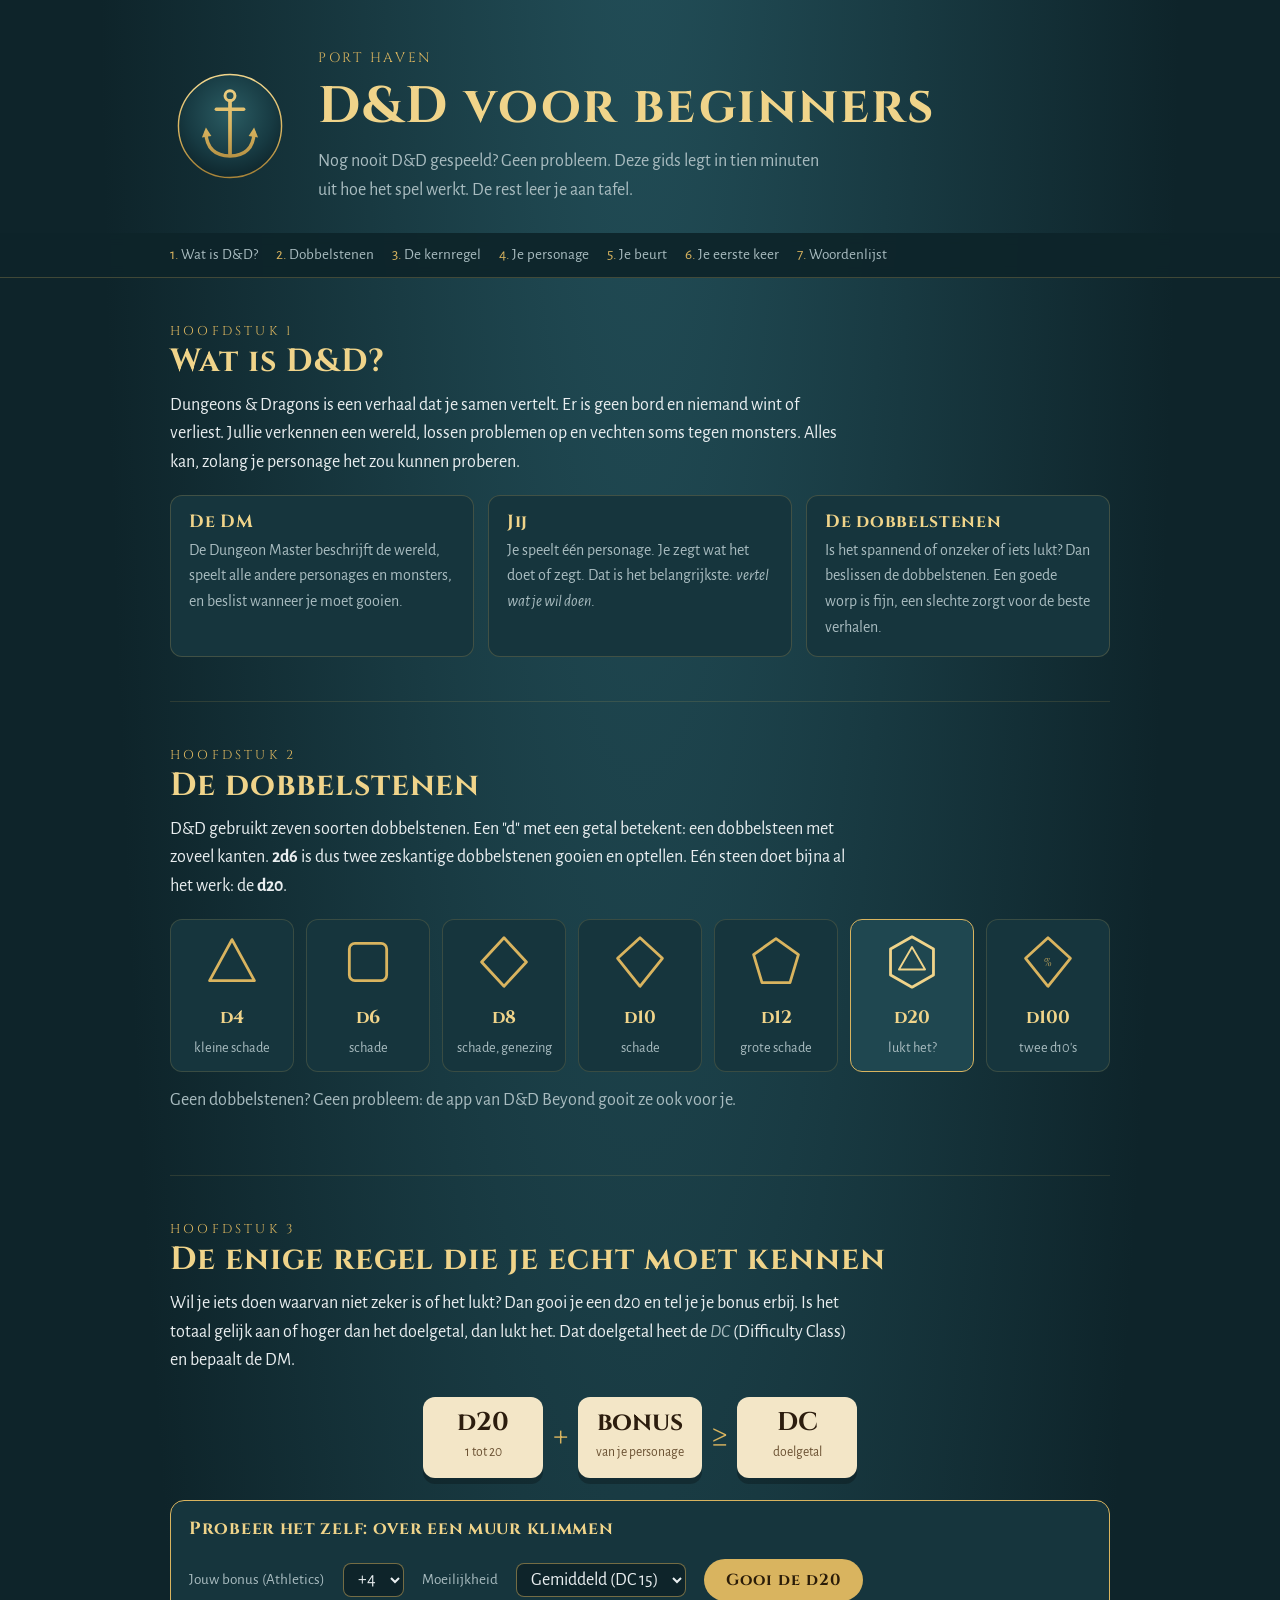
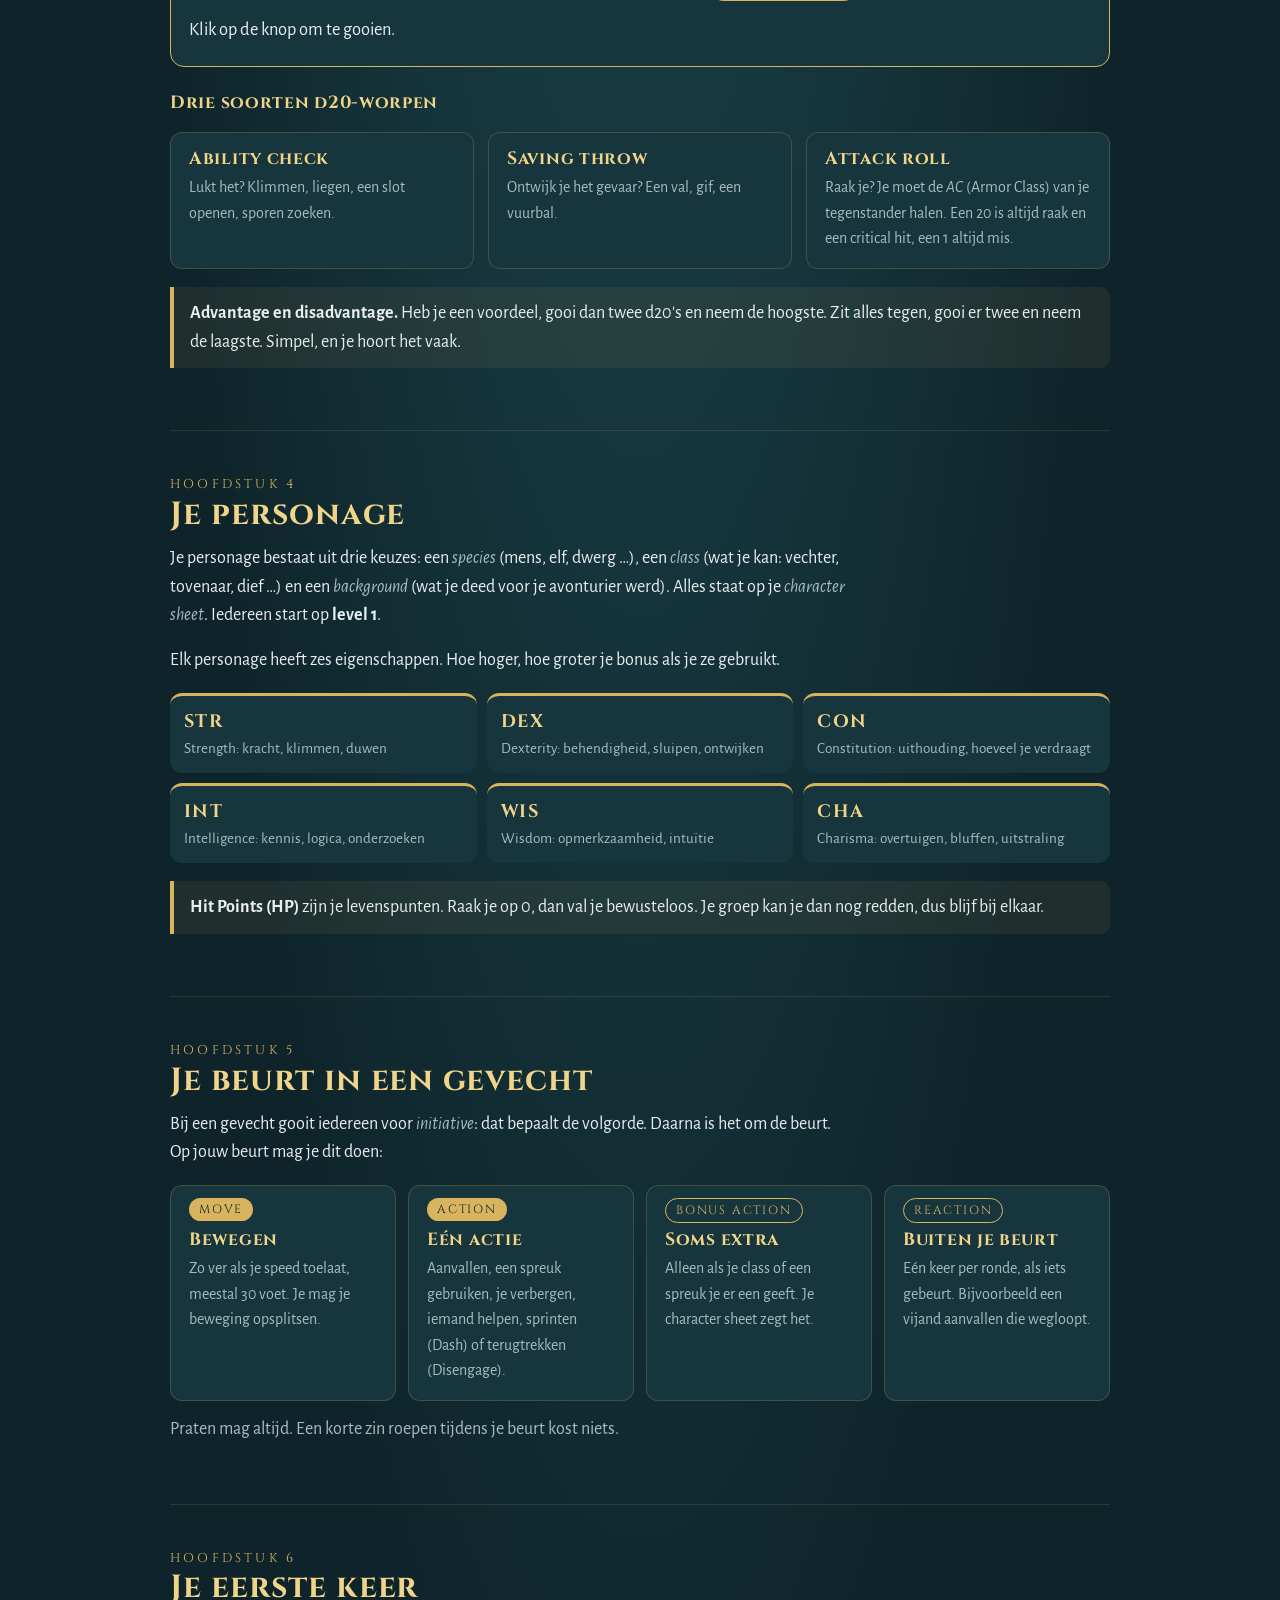
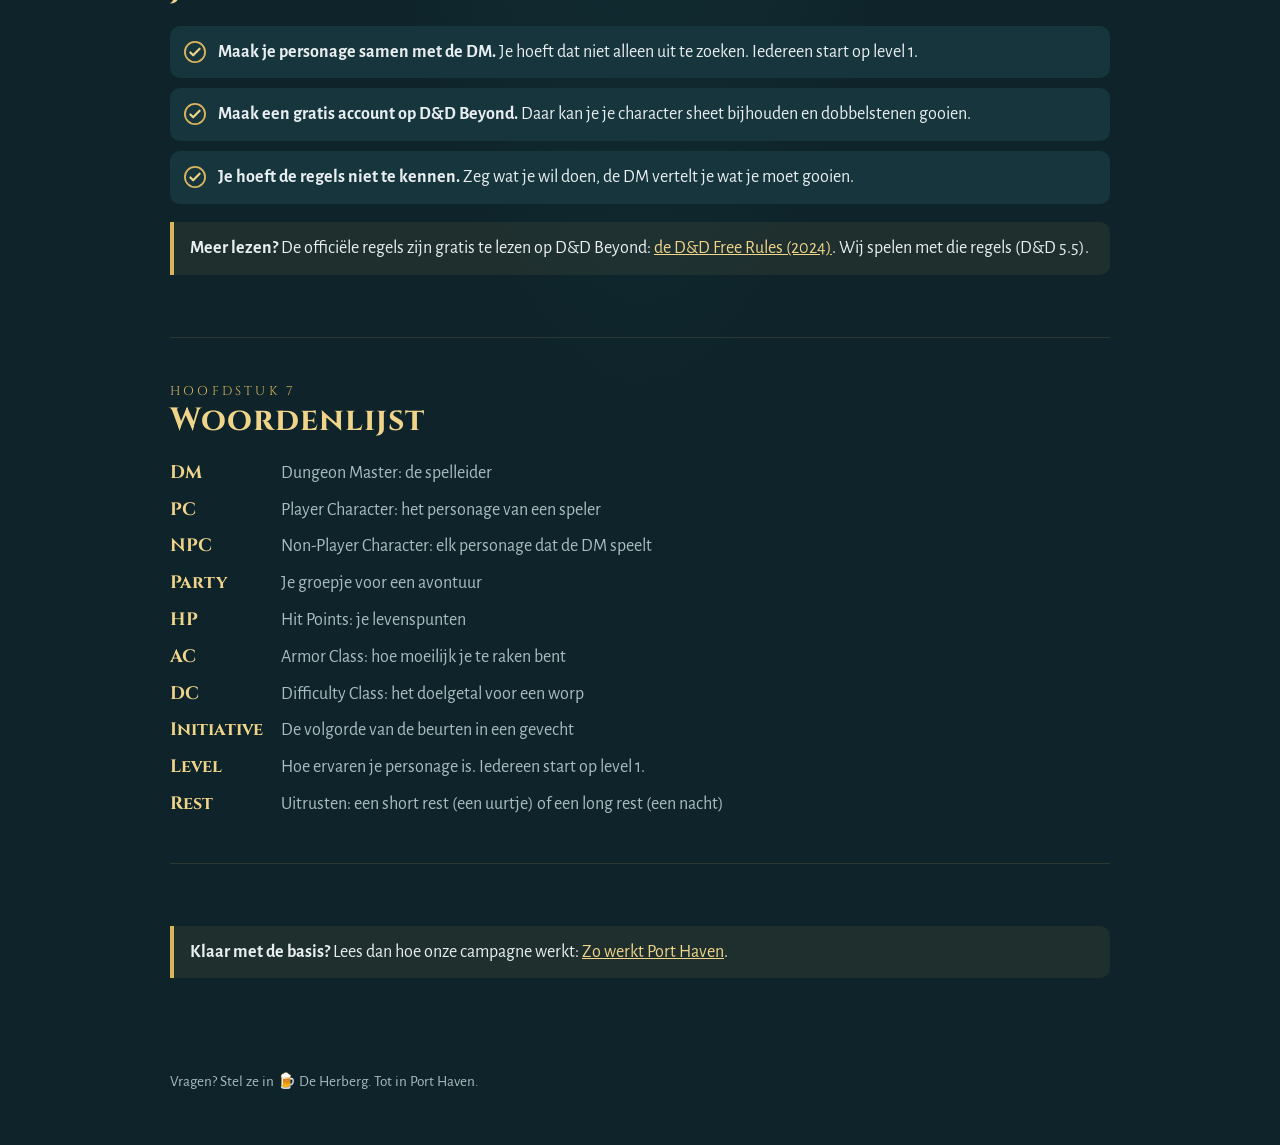
==== beginners.html @ 1169788d "feat: add initial landing page and beginners guide" ====
<!DOCTYPE html>
<html lang="nl">
<head>
<meta charset="utf-8">
<link rel="icon" href="favicon.png">
<meta name="viewport" content="width=device-width, initial-scale=1">
<title>D&D voor beginners</title>
<link rel="preconnect" href="https://fonts.googleapis.com">
<link rel="preconnect" href="https://fonts.gstatic.com" crossorigin>
<link href="https://fonts.googleapis.com/css2?family=Cinzel:wght@600;700&family=Alegreya+Sans:ital,wght@0,400;0,500;0,700;1,400&display=swap" rel="stylesheet">
<style>
:root {
  /* Eén wereld: diepzee-nacht met goud en perkament, zoals de community-logo's.
     Layout: smalle leeskolom, secties als hoofdstukken, schema's breken eruit. */
  --sea: #0e242a;
  --sea-2: #16353d;
  --sea-3: #1f4750;
  --gold: #d9b45f;
  --gold-soft: #f0d48a;
  --parchment: #f3e6c7;
  --ink: #e9eef0;
  --ink-dim: #a9bcc0;
  --ok: #7fc59a;
  --bad: #e07a6a;
  --display: "Cinzel", "Trajan Pro", Georgia, serif;
  --body: "Alegreya Sans", "Segoe UI", system-ui, sans-serif;
  color-scheme: dark;
}
* { box-sizing: border-box; }
html { scroll-behavior: smooth; }
@media (prefers-reduced-motion: reduce) { html { scroll-behavior: auto; } * { animation: none !important; transition: none !important; } }
body {
  margin: 0;
  background: var(--sea);
  background-image: radial-gradient(ellipse at 50% -10%, #23505a 0%, transparent 60%);
  color: var(--ink);
  font-family: var(--body);
  font-size: 1.125rem;
  line-height: 1.6;
}
a { color: var(--gold-soft); }
a:focus-visible, button:focus-visible { outline: 3px solid var(--gold-soft); outline-offset: 3px; border-radius: 6px; }
.wrap { max-width: 980px; margin: 0 auto; padding: 0 20px; }
.read { max-width: 68ch; }
h1, h2, h3 { font-family: var(--display); color: var(--gold-soft); text-wrap: balance; line-height: 1.2; font-weight: 700; }
h1 { font-size: clamp(2rem, 5vw, 3.2rem); margin: 0; letter-spacing: 0.04em; }
h2 { font-size: clamp(1.5rem, 3.4vw, 2rem); margin: 0 0 0.6rem; letter-spacing: 0.03em; }
h3 { font-size: 1.1rem; margin: 0 0 0.3rem; letter-spacing: 0.04em; }
p { margin: 0 0 1rem; }
.dim { color: var(--ink-dim); }
.en { font-style: italic; color: var(--ink-dim); }

/* hero */
header { padding: 48px 0 28px; }
.hero { display: flex; gap: 28px; align-items: center; flex-wrap: wrap; }
.hero svg { width: 120px; height: 120px; flex: none; }
.hero .kicker { font-family: var(--display); color: var(--gold); letter-spacing: 0.2em; font-size: 0.85rem; text-transform: uppercase; margin-bottom: 6px; }
.hero p { margin: 10px 0 0; max-width: 52ch; color: var(--ink-dim); }

nav { position: sticky; top: 0; z-index: 5; background: rgba(14,36,42,0.92); backdrop-filter: blur(6px); border-bottom: 1px solid rgba(217,180,95,0.25); }
nav ol { list-style: none; margin: 0 auto; padding: 10px 20px; max-width: 980px; display: flex; gap: 6px 18px; flex-wrap: wrap; font-size: 0.95rem; counter-reset: n; }
nav li { counter-increment: n; }
nav a { text-decoration: none; color: var(--ink-dim); }
nav a::before { content: counter(n) ". "; color: var(--gold); }
nav a:hover { color: var(--gold-soft); }

section { padding: 44px 0; border-bottom: 1px solid rgba(217,180,95,0.14); }
section:last-of-type { border-bottom: 0; }
.chapter { font-family: var(--display); color: var(--gold); font-size: 0.8rem; letter-spacing: 0.25em; text-transform: uppercase; }

.grid { display: grid; gap: 14px; grid-template-columns: repeat(auto-fit, minmax(220px, 1fr)); margin-top: 18px; }
.card { background: var(--sea-2); border: 1px solid rgba(217,180,95,0.22); border-radius: 12px; padding: 16px 18px; }
.card p { margin: 0; color: var(--ink-dim); font-size: 1rem; }

/* dice */
.dice { display: grid; grid-template-columns: repeat(auto-fit, minmax(100px, 1fr)); gap: 12px; margin-top: 18px; }
.die { text-align: center; background: var(--sea-2); border-radius: 12px; padding: 14px 8px 10px; border: 1px solid rgba(217,180,95,0.18); }
.die svg { width: 56px; height: 56px; }
.die b { display: block; font-family: var(--display); color: var(--gold-soft); margin-top: 4px; }
.die span { font-size: 0.9rem; color: var(--ink-dim); }
.die.main { border-color: var(--gold); background: var(--sea-3); }

/* kernregel */
.formula { display: flex; align-items: center; justify-content: center; flex-wrap: wrap; gap: 10px; margin: 22px 0; }
.tile { background: var(--parchment); color: #2c1d0e; border-radius: 12px; padding: 12px 18px; text-align: center; min-width: 120px; box-shadow: 0 6px 0 rgba(0,0,0,0.25); }
.tile b { display: block; font-family: var(--display); font-size: 1.6rem; line-height: 1.1; font-variant-numeric: tabular-nums; }
.tile small { font-size: 0.85rem; color: #6b5233; }
.op { font-family: var(--display); font-size: 2rem; color: var(--gold); }
.roller { background: var(--sea-2); border: 1px solid var(--gold); border-radius: 14px; padding: 18px; display: grid; gap: 14px; }
.roller-row { display: flex; flex-wrap: wrap; gap: 10px 18px; align-items: center; }
.roller label { font-size: 0.95rem; color: var(--ink-dim); }
.roller select { font: inherit; background: var(--sea); color: var(--ink); border: 1px solid rgba(217,180,95,0.5); border-radius: 8px; padding: 6px 10px; }
button.roll { font-family: var(--display); font-weight: 700; font-size: 1rem; letter-spacing: 0.06em; background: var(--gold); color: #2b1c08; border: 0; border-radius: 999px; padding: 10px 22px; cursor: pointer; }
button.roll:hover { background: var(--gold-soft); }
.result { font-size: 1.15rem; min-height: 1.8em; font-variant-numeric: tabular-nums; }
.result .yes { color: var(--ok); font-weight: 700; }
.result .no { color: var(--bad); font-weight: 700; }
.kinds { margin-top: 18px; }

.callout { border-left: 4px solid var(--gold); background: rgba(217,180,95,0.08); padding: 12px 16px; border-radius: 0 10px 10px 0; margin: 18px 0; }
.callout p:last-child { margin: 0; }

/* abilities */
.abil { display: grid; gap: 10px; grid-template-columns: repeat(3, 1fr); margin-top: 18px; }
@media (max-width: 560px) { .abil { grid-template-columns: repeat(2, 1fr); } }
.ab { background: var(--sea-2); border-radius: 12px; padding: 12px 14px; border-top: 3px solid var(--gold); }
.ab b { font-family: var(--display); color: var(--gold-soft); letter-spacing: 0.08em; }
.ab div { font-size: 0.95rem; color: var(--ink-dim); }

/* beurt */
.turn { display: grid; gap: 12px; grid-template-columns: repeat(auto-fit, minmax(200px, 1fr)); margin-top: 18px; }
.turn .card { position: relative; padding-top: 44px; }
.badge { position: absolute; top: 12px; left: 18px; font-family: var(--display); font-size: 0.75rem; letter-spacing: 0.15em; text-transform: uppercase; color: var(--sea); background: var(--gold); border-radius: 999px; padding: 2px 10px; }
.badge.opt { background: transparent; color: var(--gold); border: 1px solid var(--gold); }

/* cyclus */
.cycle { list-style: none; padding: 0; margin: 22px 0 0; display: grid; gap: 14px; grid-template-columns: repeat(3, 1fr); counter-reset: s; }
.cycle li { counter-increment: s; background: var(--sea-2); border: 1px solid rgba(217,180,95,0.25); border-radius: 14px; padding: 16px 18px 16px 64px; position: relative; }
.cycle li::before { content: counter(s); position: absolute; left: 16px; top: 14px; width: 34px; height: 34px; border-radius: 50%; background: var(--gold); color: var(--sea); font-family: var(--display); font-weight: 700; display: grid; place-items: center; }
.cycle li p { margin: 0; font-size: 1rem; color: var(--ink-dim); }
.cycle li.out { background: #2a2016; border-color: rgba(240,212,138,0.45); }
.loop { margin-top: 12px; text-align: center; color: var(--gold); font-family: var(--display); letter-spacing: 0.08em; }
@media (max-width: 760px) { .cycle { grid-template-columns: 1fr; } }

.board { display: grid; gap: 14px; grid-template-columns: repeat(auto-fit, minmax(200px, 1fr)); margin-top: 18px; }
.note { background: var(--parchment); color: #2c1d0e; border-radius: 4px; padding: 26px 16px 16px; position: relative; box-shadow: 0 8px 18px rgba(0,0,0,0.35); }
.note:nth-child(odd) { transform: rotate(-1.2deg); }
.note:nth-child(even) { transform: rotate(1deg); }
.note::before { content: ""; position: absolute; top: 8px; left: 50%; width: 14px; height: 14px; margin-left: -7px; border-radius: 50%; background: radial-gradient(circle at 35% 35%, #f6e2a4, #a9853a); }
.note h3 { color: #5a1d22; }
.note p { margin: 0; font-size: 1rem; }

/* checklist */
.check { list-style: none; padding: 0; margin: 18px 0 0; display: grid; gap: 10px; }
.check li { display: flex; gap: 12px; align-items: flex-start; background: var(--sea-2); border-radius: 10px; padding: 12px 14px; }
.check svg { flex: none; width: 22px; height: 22px; margin-top: 3px; }

/* woordenlijst */
dl.words { display: grid; grid-template-columns: max-content 1fr; gap: 8px 18px; margin: 18px 0 0; }
dl.words dt { font-family: var(--display); color: var(--gold-soft); font-weight: 700; }
dl.words dd { margin: 0; color: var(--ink-dim); }
@media (max-width: 480px) { dl.words { grid-template-columns: 1fr; gap: 2px; } dl.words dd { margin-bottom: 10px; } }

footer { padding: 30px 0 50px; color: var(--ink-dim); font-size: 0.95rem; }
</style>
</head>
<body>

<header>
  <div class="wrap hero">
    <svg viewBox="0 0 1024 1024" aria-hidden="true">
      <defs>
        <radialGradient id="hsea" cx="50%" cy="38%" r="70%"><stop offset="0" stop-color="#2b5c63"/><stop offset="0.6" stop-color="#173a42"/><stop offset="1" stop-color="#0b1f25"/></radialGradient>
        <linearGradient id="hgold" gradientUnits="userSpaceOnUse" x1="0" y1="150" x2="0" y2="880"><stop offset="0" stop-color="#f0d48a"/><stop offset="0.55" stop-color="#d9b45f"/><stop offset="1" stop-color="#a9853a"/></linearGradient>
      </defs>
      <circle cx="512" cy="512" r="440" fill="url(#hsea)"/>
      <g transform="translate(512 506) scale(1.06) translate(-512 -530)">
        <g fill="none" stroke="url(#hgold)" stroke-linecap="round">
          <circle cx="512" cy="292" r="40" stroke-width="24"/>
          <line x1="512" y1="334" x2="512" y2="760" stroke-width="30"/>
          <line x1="402" y1="400" x2="622" y2="400" stroke-width="28"/>
          <path d="M 318 590 Q 326 772 512 778 Q 698 772 706 590" stroke-width="28"/>
        </g>
        <g fill="url(#hgold)"><polygon points="286,628 318,548 362,616"/><polygon points="738,628 706,548 662,616"/></g>
      </g>
      <circle cx="512" cy="512" r="440" fill="none" stroke="url(#hgold)" stroke-width="12"/>
    </svg>
    <div>
      <div class="kicker">Port Haven</div>
      <h1>D&amp;D voor beginners</h1>
      <p>Nog nooit D&amp;D gespeeld? Geen probleem. Deze gids legt in tien minuten uit hoe het spel werkt. De rest leer je aan tafel.</p>
    </div>
  </div>
</header>

<nav aria-label="Inhoud"><ol><li><a href="#wat-is-dnd">Wat is D&amp;D?</a></li><li><a href="#dobbelstenen">Dobbelstenen</a></li><li><a href="#kernregel">De kernregel</a></li><li><a href="#personage">Je personage</a></li><li><a href="#gevecht">Je beurt</a></li><li><a href="#eerste-sessie">Je eerste keer</a></li><li><a href="#woordenlijst">Woordenlijst</a></li></ol></nav>

<main class="wrap">
<section id="wat-is-dnd">
  <div class="chapter">Hoofdstuk 1</div>
  <h2>Wat is D&amp;D?</h2>
  <div class="read">
    <p>Dungeons &amp; Dragons is een verhaal dat je samen vertelt. Er is geen bord en niemand wint of verliest. Jullie verkennen een wereld, lossen problemen op en vechten soms tegen monsters. Alles kan, zolang je personage het zou kunnen proberen.</p>
  </div>
  <div class="grid">
    <div class="card"><h3>De DM</h3><p>De Dungeon Master beschrijft de wereld, speelt alle andere personages en monsters, en beslist wanneer je moet gooien.</p></div>
    <div class="card"><h3>Jij</h3><p>Je speelt één personage. Je zegt wat het doet of zegt. Dat is het belangrijkste: <em>vertel wat je wil doen</em>.</p></div>
    <div class="card"><h3>De dobbelstenen</h3><p>Is het spannend of onzeker of iets lukt? Dan beslissen de dobbelstenen. Een goede worp is fijn, een slechte zorgt voor de beste verhalen.</p></div>
  </div>
</section>

<section id="dobbelstenen">
  <div class="chapter">Hoofdstuk 2</div>
  <h2>De dobbelstenen</h2>
  <div class="read"><p>D&amp;D gebruikt zeven soorten dobbelstenen. Een "d" met een getal betekent: een dobbelsteen met zoveel kanten. <b>2d6</b> is dus twee zeskantige dobbelstenen gooien en optellen. Eén steen doet bijna al het werk: de <b>d20</b>.</p></div>
  <div class="dice">
    <div class="die"><svg viewBox="0 0 60 60"><polygon points="30,6 54,50 6,50" fill="none" stroke="#d9b45f" stroke-width="3" stroke-linejoin="round"/></svg><b>d4</b><span>kleine schade</span></div>
    <div class="die"><svg viewBox="0 0 60 60"><rect x="10" y="10" width="40" height="40" rx="6" fill="none" stroke="#d9b45f" stroke-width="3"/></svg><b>d6</b><span>schade</span></div>
    <div class="die"><svg viewBox="0 0 60 60"><polygon points="30,4 54,30 30,56 6,30" fill="none" stroke="#d9b45f" stroke-width="3" stroke-linejoin="round"/></svg><b>d8</b><span>schade, genezing</span></div>
    <div class="die"><svg viewBox="0 0 60 60"><polygon points="30,4 54,26 30,56 6,26" fill="none" stroke="#d9b45f" stroke-width="3" stroke-linejoin="round"/></svg><b>d10</b><span>schade</span></div>
    <div class="die"><svg viewBox="0 0 60 60"><polygon points="30,5 54,22 45,52 15,52 6,22" fill="none" stroke="#d9b45f" stroke-width="3" stroke-linejoin="round"/></svg><b>d12</b><span>grote schade</span></div>
    <div class="die main"><svg viewBox="0 0 60 60"><polygon points="30,3 53,16 53,44 30,57 7,44 7,16" fill="none" stroke="#f0d48a" stroke-width="3" stroke-linejoin="round"/><polygon points="30,14 44,38 16,38" fill="none" stroke="#f0d48a" stroke-width="2" stroke-linejoin="round"/></svg><b>d20</b><span>lukt het?</span></div>
    <div class="die"><svg viewBox="0 0 60 60"><polygon points="30,4 54,26 30,56 6,26" fill="none" stroke="#d9b45f" stroke-width="3" stroke-linejoin="round"/><text x="30" y="34" text-anchor="middle" font-size="12" fill="#d9b45f" font-family="Cinzel, serif">%</text></svg><b>d100</b><span>twee d10's</span></div>
  </div>
  <p class="dim" style="margin-top:14px">Geen dobbelstenen? Geen probleem: de app van D&amp;D Beyond gooit ze ook voor je.</p>
</section>

<section id="kernregel">
  <div class="chapter">Hoofdstuk 3</div>
  <h2>De enige regel die je echt moet kennen</h2>
  <div class="read"><p>Wil je iets doen waarvan niet zeker is of het lukt? Dan gooi je een d20 en tel je je bonus erbij. Is het totaal gelijk aan of hoger dan het doelgetal, dan lukt het. Dat doelgetal heet de <span class="en">DC</span> (Difficulty Class) en bepaalt de DM.</p></div>

  <div class="formula" aria-label="d20 plus bonus, minstens het doelgetal">
    <div class="tile"><b>d20</b><small>1 tot 20</small></div>
    <div class="op">+</div>
    <div class="tile"><b>bonus</b><small>van je personage</small></div>
    <div class="op">≥</div>
    <div class="tile"><b>DC</b><small>doelgetal</small></div>
  </div>

  <div class="roller" role="group" aria-labelledby="roll-title">
    <h3 id="roll-title">Probeer het zelf: over een muur klimmen</h3>
    <div class="roller-row">
      <label for="bonus">Jouw bonus (Athletics)</label>
      <select id="bonus">
        <option value="0">+0</option>
        <option value="2">+2</option>
        <option value="4" selected>+4</option>
        <option value="6">+6</option>
      </select>
      <label for="dc">Moeilijkheid</label>
      <select id="dc">
        <option value="10">Makkelijk (DC 10)</option>
        <option value="15" selected>Gemiddeld (DC 15)</option>
        <option value="20">Moeilijk (DC 20)</option>
      </select>
      <button class="roll" id="rollBtn" type="button">Gooi de d20</button>
    </div>
    <div class="result" id="result" aria-live="polite">Klik op de knop om te gooien.</div>
  </div>

  <h3 style="margin-top:26px">Drie soorten d20-worpen</h3>
  <div class="grid kinds">
    <div class="card"><h3>Ability check</h3><p>Lukt het? Klimmen, liegen, een slot openen, sporen zoeken.</p></div>
    <div class="card"><h3>Saving throw</h3><p>Ontwijk je het gevaar? Een val, gif, een vuurbal.</p></div>
    <div class="card"><h3>Attack roll</h3><p>Raak je? Je moet de <span class="en">AC</span> (Armor Class) van je tegenstander halen. Een 20 is altijd raak en een critical hit, een 1 altijd mis.</p></div>
  </div>

  <div class="callout">
    <p><b>Advantage en disadvantage.</b> Heb je een voordeel, gooi dan twee d20's en neem de hoogste. Zit alles tegen, gooi er twee en neem de laagste. Simpel, en je hoort het vaak.</p>
  </div>
</section>

<section id="personage">
  <div class="chapter">Hoofdstuk 4</div>
  <h2>Je personage</h2>
  <div class="read">
    <p>Je personage bestaat uit drie keuzes: een <span class="en">species</span> (mens, elf, dwerg …), een <span class="en">class</span> (wat je kan: vechter, tovenaar, dief …) en een <span class="en">background</span> (wat je deed voor je avonturier werd). Alles staat op je <span class="en">character sheet</span>. Iedereen start op <b>level 1</b>.</p>
    <p>Elk personage heeft zes eigenschappen. Hoe hoger, hoe groter je bonus als je ze gebruikt.</p>
  </div>
  <div class="abil">
    <div class="ab"><b>STR</b><div>Strength: kracht, klimmen, duwen</div></div>
    <div class="ab"><b>DEX</b><div>Dexterity: behendigheid, sluipen, ontwijken</div></div>
    <div class="ab"><b>CON</b><div>Constitution: uithouding, hoeveel je verdraagt</div></div>
    <div class="ab"><b>INT</b><div>Intelligence: kennis, logica, onderzoeken</div></div>
    <div class="ab"><b>WIS</b><div>Wisdom: opmerkzaamheid, intuïtie</div></div>
    <div class="ab"><b>CHA</b><div>Charisma: overtuigen, bluffen, uitstraling</div></div>
  </div>
  <div class="callout"><p><b>Hit Points (HP)</b> zijn je levenspunten. Raak je op 0, dan val je bewusteloos. Je groep kan je dan nog redden, dus blijf bij elkaar.</p></div>
</section>

<section id="gevecht">
  <div class="chapter">Hoofdstuk 5</div>
  <h2>Je beurt in een gevecht</h2>
  <div class="read"><p>Bij een gevecht gooit iedereen voor <span class="en">initiative</span>: dat bepaalt de volgorde. Daarna is het om de beurt. Op jouw beurt mag je dit doen:</p></div>
  <div class="turn">
    <div class="card"><span class="badge">Move</span><h3>Bewegen</h3><p>Zo ver als je speed toelaat, meestal 30 voet. Je mag je beweging opsplitsen.</p></div>
    <div class="card"><span class="badge">Action</span><h3>Eén actie</h3><p>Aanvallen, een spreuk gebruiken, je verbergen, iemand helpen, sprinten (Dash) of terugtrekken (Disengage).</p></div>
    <div class="card"><span class="badge opt">Bonus action</span><h3>Soms extra</h3><p>Alleen als je class of een spreuk je er een geeft. Je character sheet zegt het.</p></div>
    <div class="card"><span class="badge opt">Reaction</span><h3>Buiten je beurt</h3><p>Eén keer per ronde, als iets gebeurt. Bijvoorbeeld een vijand aanvallen die wegloopt.</p></div>
  </div>
  <p class="dim" style="margin-top:14px">Praten mag altijd. Een korte zin roepen tijdens je beurt kost niets.</p>
</section>

<section id="eerste-sessie">
  <div class="chapter">Hoofdstuk 6</div>
  <h2>Je eerste keer</h2>
  <ul class="check">
    <li><svg viewBox="0 0 24 24"><circle cx="12" cy="12" r="11" fill="none" stroke="#d9b45f" stroke-width="2"/><path d="M7 12.5l3 3 7-7" fill="none" stroke="#f0d48a" stroke-width="2.4" stroke-linecap="round" stroke-linejoin="round"/></svg><div><b>Maak je personage samen met de DM.</b> Je hoeft dat niet alleen uit te zoeken. Iedereen start op level 1.</div></li>
    <li><svg viewBox="0 0 24 24"><circle cx="12" cy="12" r="11" fill="none" stroke="#d9b45f" stroke-width="2"/><path d="M7 12.5l3 3 7-7" fill="none" stroke="#f0d48a" stroke-width="2.4" stroke-linecap="round" stroke-linejoin="round"/></svg><div><b>Maak een gratis account op D&amp;D Beyond.</b> Daar kan je je character sheet bijhouden en dobbelstenen gooien.</div></li>
    <li><svg viewBox="0 0 24 24"><circle cx="12" cy="12" r="11" fill="none" stroke="#d9b45f" stroke-width="2"/><path d="M7 12.5l3 3 7-7" fill="none" stroke="#f0d48a" stroke-width="2.4" stroke-linecap="round" stroke-linejoin="round"/></svg><div><b>Je hoeft de regels niet te kennen.</b> Zeg wat je wil doen, de DM vertelt je wat je moet gooien.</div></li>
  </ul>
  <div class="callout">
    <p><b>Meer lezen?</b> De officiële regels zijn gratis te lezen op D&amp;D Beyond: <a href="https://www.dndbeyond.com/posts/1804-start-playing-today-with-the-2024-d-d-free-rules">de D&amp;D Free Rules (2024)</a>. Wij spelen met die regels (D&amp;D 5.5).</p>
  </div>
</section>
<section id="woordenlijst">
  <div class="chapter">Hoofdstuk 7</div>
  <h2>Woordenlijst</h2>
  <dl class="words">
    <dt>DM</dt><dd>Dungeon Master: de spelleider</dd>
    <dt>PC</dt><dd>Player Character: het personage van een speler</dd>
    <dt>NPC</dt><dd>Non-Player Character: elk personage dat de DM speelt</dd>
    <dt>Party</dt><dd>Je groepje voor een avontuur</dd>
    <dt>HP</dt><dd>Hit Points: je levenspunten</dd>
    <dt>AC</dt><dd>Armor Class: hoe moeilijk je te raken bent</dd>
    <dt>DC</dt><dd>Difficulty Class: het doelgetal voor een worp</dd>
    <dt>Initiative</dt><dd>De volgorde van de beurten in een gevecht</dd>
    <dt>Level</dt><dd>Hoe ervaren je personage is. Iedereen start op level 1.</dd>
    <dt>Rest</dt><dd>Uitrusten: een short rest (een uurtje) of een long rest (een nacht)</dd>
  </dl>
</section>

<section id="verder">
  <div class="callout"><p><b>Klaar met de basis?</b> Lees dan hoe onze campagne werkt: <a href="index.html">Zo werkt Port Haven</a>.</p></div>
</section>

</main>

<footer>
  <div class="wrap">Vragen? Stel ze in 🍺 De Herberg. Tot in Port Haven.</div>
</footer>
<script>
(function () {
  var btn = document.getElementById('rollBtn');
  var out = document.getElementById('result');
  btn.addEventListener('click', function () {
    var bonus = parseInt(document.getElementById('bonus').value, 10);
    var dc = parseInt(document.getElementById('dc').value, 10);
    var d = Math.floor(Math.random() * 20) + 1;
    var total = d + bonus;
    var ok = total >= dc;
    out.innerHTML = 'Je gooit <b>' + d + '</b> + ' + bonus + ' = <b>' + total + '</b> tegen DC ' + dc + ': ' +
      (ok ? '<span class="yes">gelukt, je staat bovenop de muur.</span>' : '<span class="no">mislukt, je glijdt terug naar beneden.</span>');
  });
})();
</script>
</body>
</html>
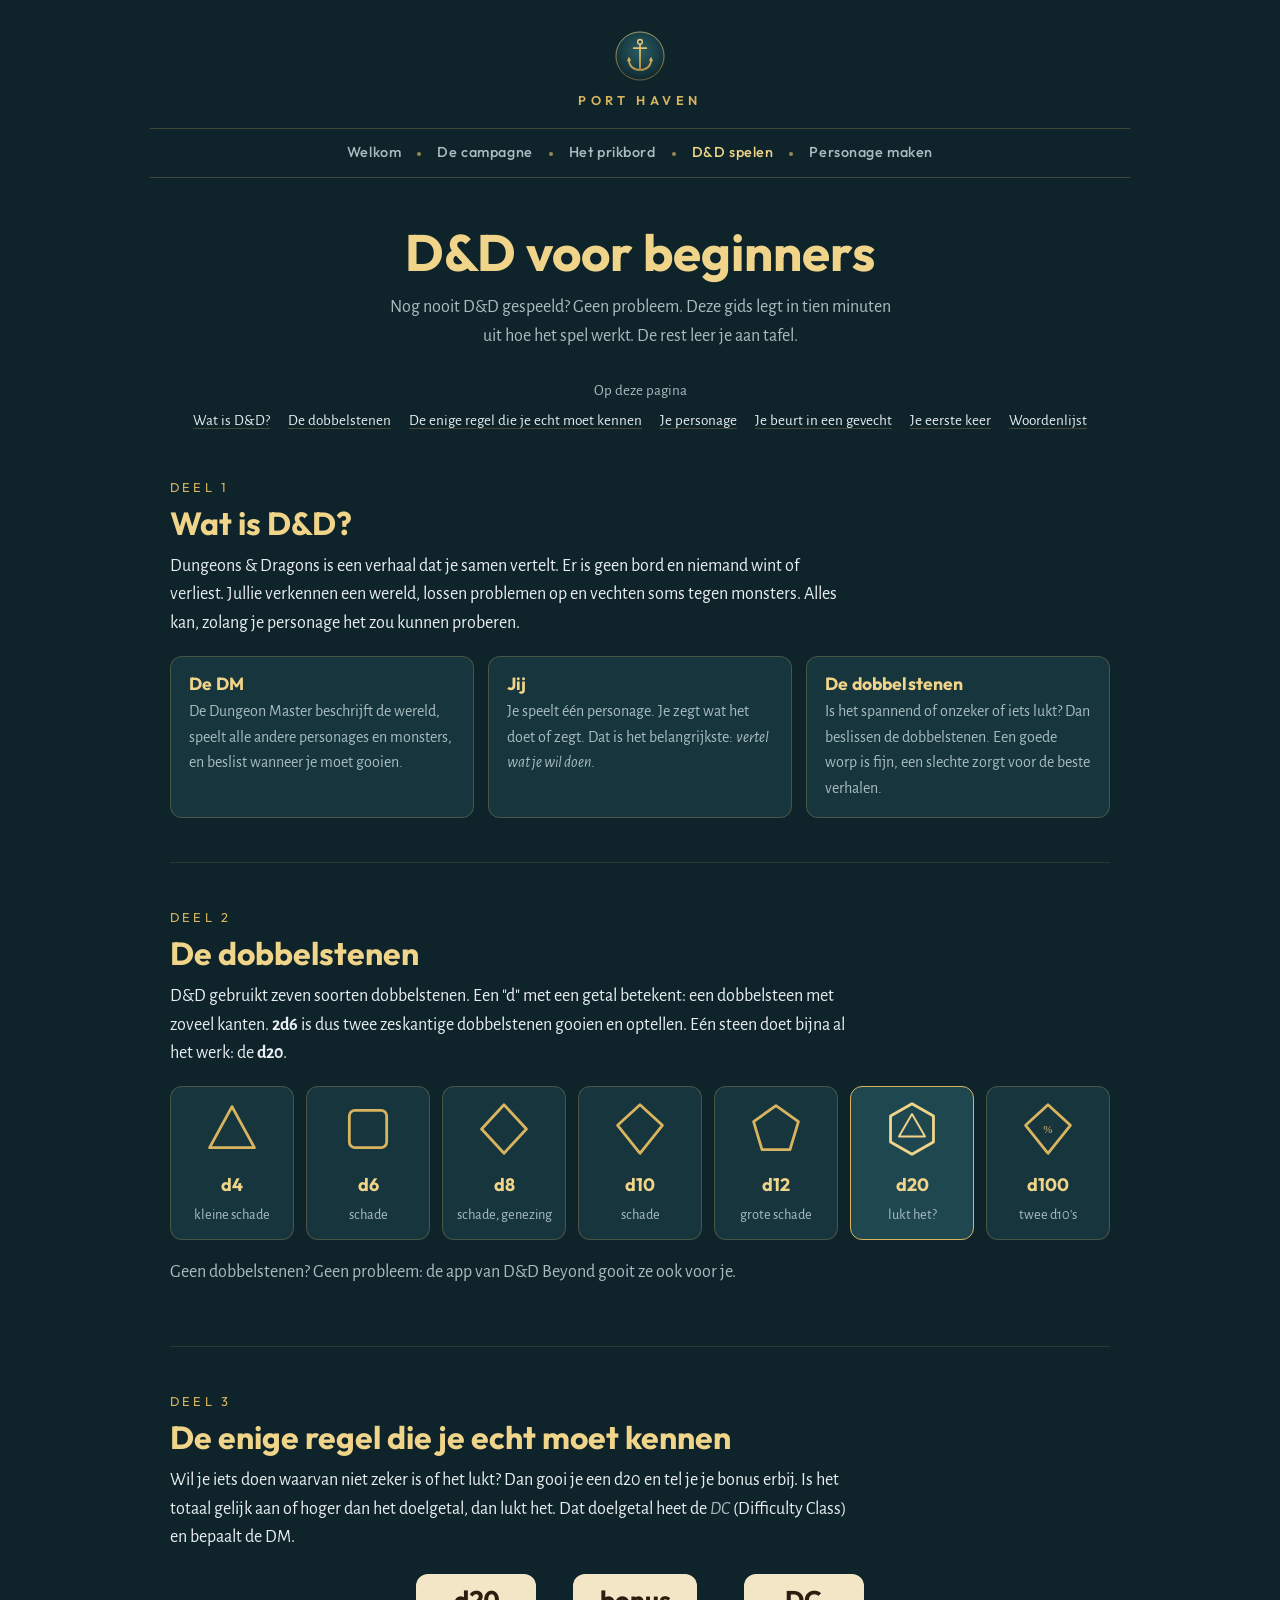
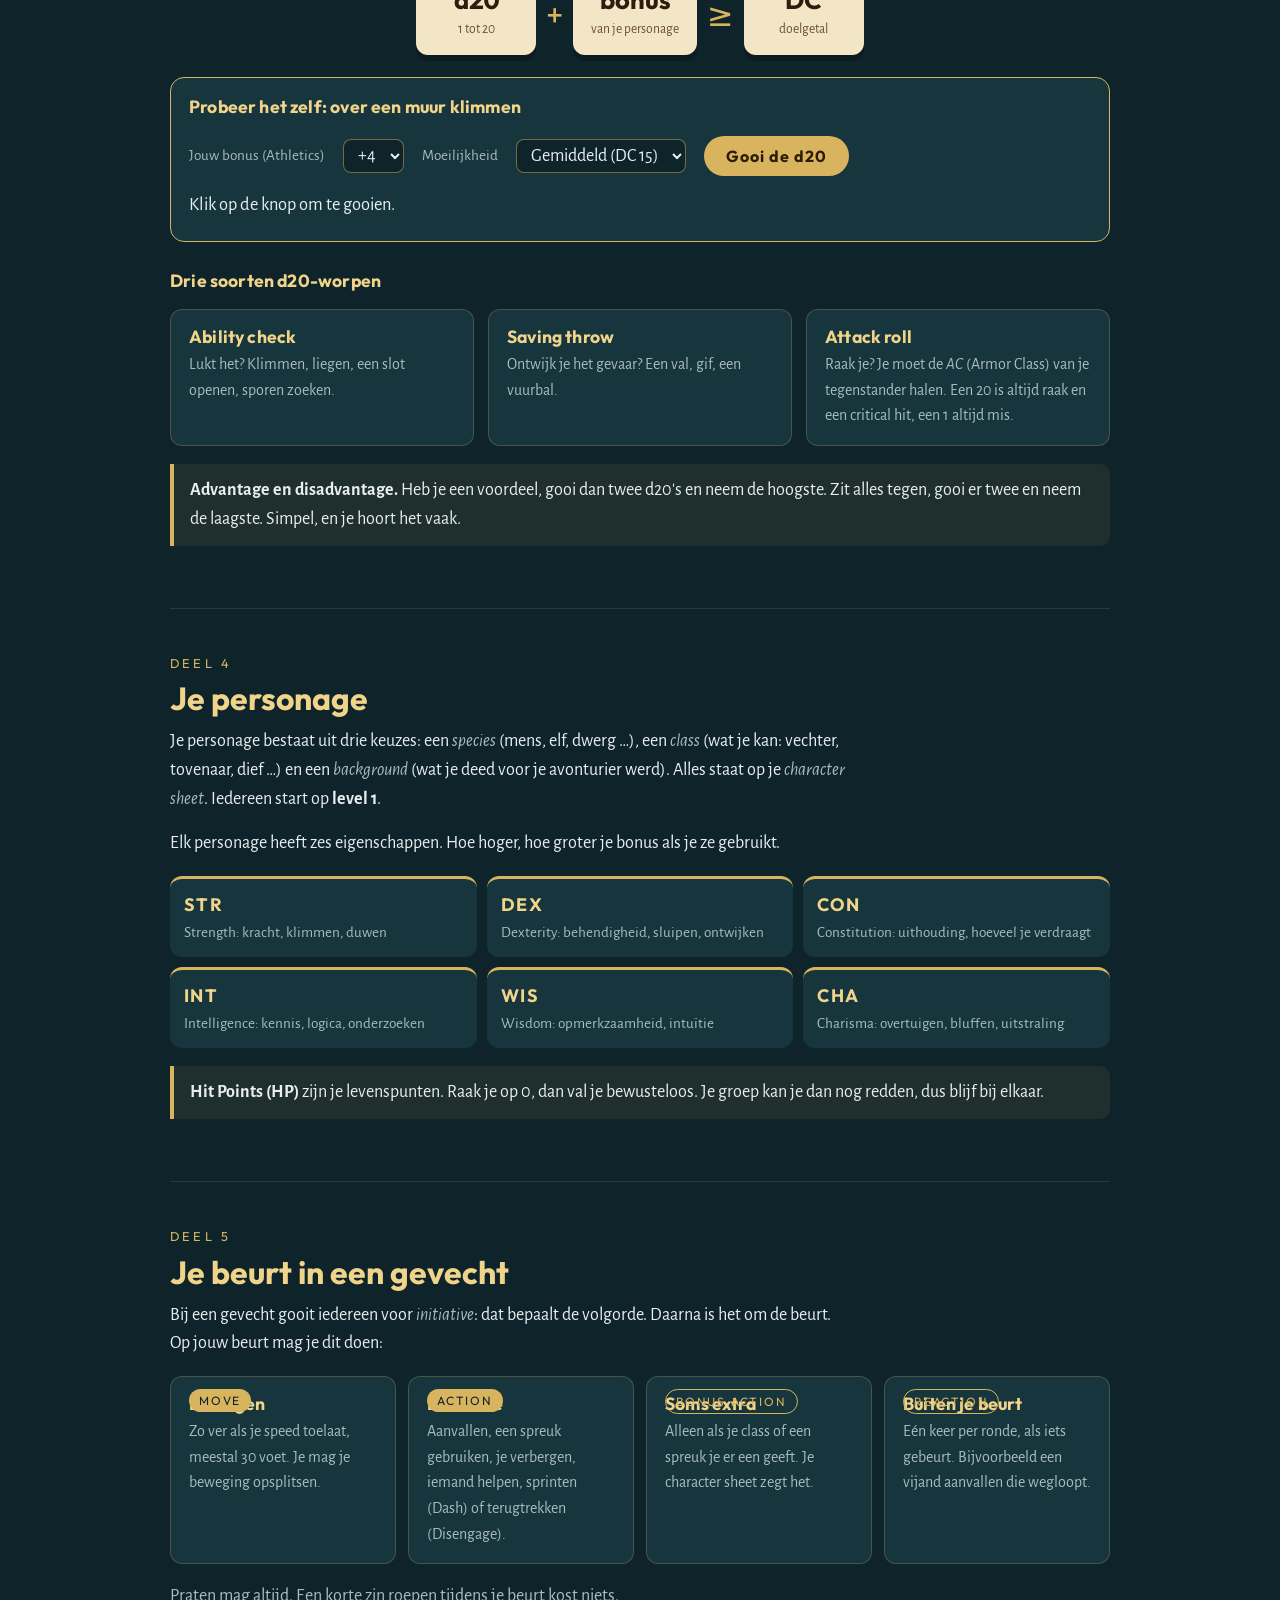
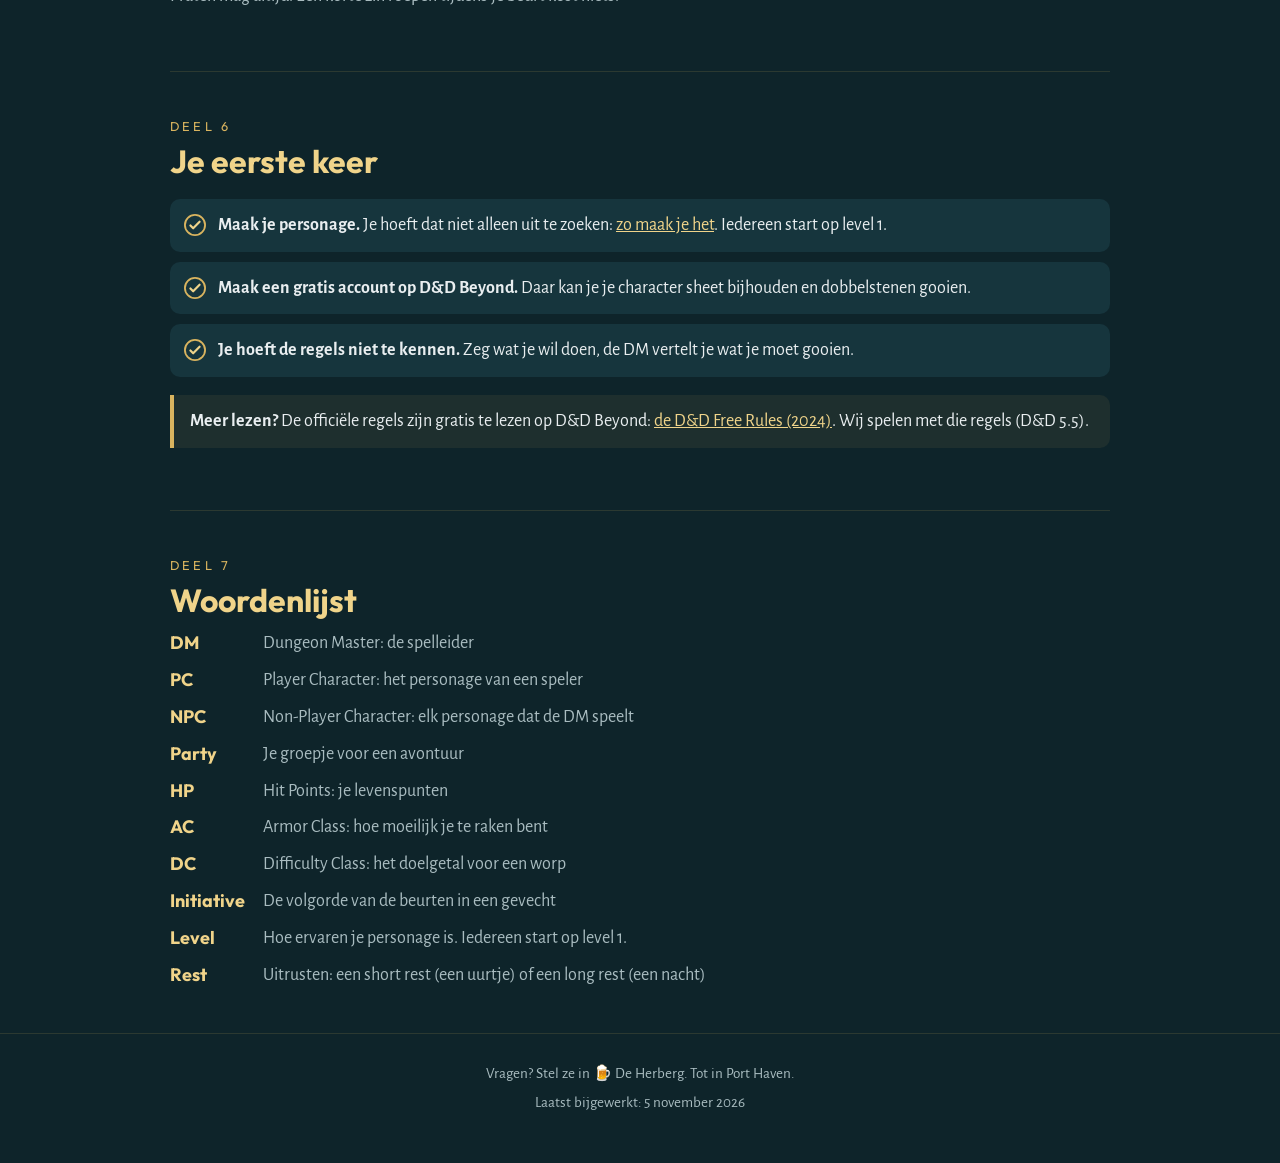
==== commit e808c7c9: "feat: nieuw design en vijf pagina's - Gedeelde style.css (tokens uit het design system) en site.js -" ====
--- a/beginners.html
+++ b/beginners.html
@@ -2,183 +2,39 @@
 <html lang="nl">
 <head>
 <meta charset="utf-8">
+<meta name="viewport" content="width=device-width, initial-scale=1">
+<meta name="robots" content="noindex, nofollow">
+<title>D&amp;D spelen · Port Haven</title>
+<meta name="description" content="D&D voor beginners: dobbelstenen, de kernregel, je personage en je beurt.">
+<meta property="og:type" content="website">
+<meta property="og:site_name" content="Port Haven">
+<meta property="og:title" content="D&amp;D spelen · Port Haven">
+<meta property="og:description" content="D&D voor beginners: dobbelstenen, de kernregel, je personage en je beurt.">
+<meta property="og:image" content="https://port-haven.orry.space/favicon.png">
 <link rel="icon" href="favicon.png">
-<meta name="viewport" content="width=device-width, initial-scale=1">
-<title>D&D voor beginners</title>
 <link rel="preconnect" href="https://fonts.googleapis.com">
 <link rel="preconnect" href="https://fonts.gstatic.com" crossorigin>
-<link href="https://fonts.googleapis.com/css2?family=Cinzel:wght@600;700&family=Alegreya+Sans:ital,wght@0,400;0,500;0,700;1,400&display=swap" rel="stylesheet">
-<style>
-:root {
-  /* Eén wereld: diepzee-nacht met goud en perkament, zoals de community-logo's.
-     Layout: smalle leeskolom, secties als hoofdstukken, schema's breken eruit. */
-  --sea: #0e242a;
-  --sea-2: #16353d;
-  --sea-3: #1f4750;
-  --gold: #d9b45f;
-  --gold-soft: #f0d48a;
-  --parchment: #f3e6c7;
-  --ink: #e9eef0;
-  --ink-dim: #a9bcc0;
-  --ok: #7fc59a;
-  --bad: #e07a6a;
-  --display: "Cinzel", "Trajan Pro", Georgia, serif;
-  --body: "Alegreya Sans", "Segoe UI", system-ui, sans-serif;
-  color-scheme: dark;
-}
-* { box-sizing: border-box; }
-html { scroll-behavior: smooth; }
-@media (prefers-reduced-motion: reduce) { html { scroll-behavior: auto; } * { animation: none !important; transition: none !important; } }
-body {
-  margin: 0;
-  background: var(--sea);
-  background-image: radial-gradient(ellipse at 50% -10%, #23505a 0%, transparent 60%);
-  color: var(--ink);
-  font-family: var(--body);
-  font-size: 1.125rem;
-  line-height: 1.6;
-}
-a { color: var(--gold-soft); }
-a:focus-visible, button:focus-visible { outline: 3px solid var(--gold-soft); outline-offset: 3px; border-radius: 6px; }
-.wrap { max-width: 980px; margin: 0 auto; padding: 0 20px; }
-.read { max-width: 68ch; }
-h1, h2, h3 { font-family: var(--display); color: var(--gold-soft); text-wrap: balance; line-height: 1.2; font-weight: 700; }
-h1 { font-size: clamp(2rem, 5vw, 3.2rem); margin: 0; letter-spacing: 0.04em; }
-h2 { font-size: clamp(1.5rem, 3.4vw, 2rem); margin: 0 0 0.6rem; letter-spacing: 0.03em; }
-h3 { font-size: 1.1rem; margin: 0 0 0.3rem; letter-spacing: 0.04em; }
-p { margin: 0 0 1rem; }
-.dim { color: var(--ink-dim); }
-.en { font-style: italic; color: var(--ink-dim); }
-
-/* hero */
-header { padding: 48px 0 28px; }
-.hero { display: flex; gap: 28px; align-items: center; flex-wrap: wrap; }
-.hero svg { width: 120px; height: 120px; flex: none; }
-.hero .kicker { font-family: var(--display); color: var(--gold); letter-spacing: 0.2em; font-size: 0.85rem; text-transform: uppercase; margin-bottom: 6px; }
-.hero p { margin: 10px 0 0; max-width: 52ch; color: var(--ink-dim); }
-
-nav { position: sticky; top: 0; z-index: 5; background: rgba(14,36,42,0.92); backdrop-filter: blur(6px); border-bottom: 1px solid rgba(217,180,95,0.25); }
-nav ol { list-style: none; margin: 0 auto; padding: 10px 20px; max-width: 980px; display: flex; gap: 6px 18px; flex-wrap: wrap; font-size: 0.95rem; counter-reset: n; }
-nav li { counter-increment: n; }
-nav a { text-decoration: none; color: var(--ink-dim); }
-nav a::before { content: counter(n) ". "; color: var(--gold); }
-nav a:hover { color: var(--gold-soft); }
-
-section { padding: 44px 0; border-bottom: 1px solid rgba(217,180,95,0.14); }
-section:last-of-type { border-bottom: 0; }
-.chapter { font-family: var(--display); color: var(--gold); font-size: 0.8rem; letter-spacing: 0.25em; text-transform: uppercase; }
-
-.grid { display: grid; gap: 14px; grid-template-columns: repeat(auto-fit, minmax(220px, 1fr)); margin-top: 18px; }
-.card { background: var(--sea-2); border: 1px solid rgba(217,180,95,0.22); border-radius: 12px; padding: 16px 18px; }
-.card p { margin: 0; color: var(--ink-dim); font-size: 1rem; }
-
-/* dice */
-.dice { display: grid; grid-template-columns: repeat(auto-fit, minmax(100px, 1fr)); gap: 12px; margin-top: 18px; }
-.die { text-align: center; background: var(--sea-2); border-radius: 12px; padding: 14px 8px 10px; border: 1px solid rgba(217,180,95,0.18); }
-.die svg { width: 56px; height: 56px; }
-.die b { display: block; font-family: var(--display); color: var(--gold-soft); margin-top: 4px; }
-.die span { font-size: 0.9rem; color: var(--ink-dim); }
-.die.main { border-color: var(--gold); background: var(--sea-3); }
-
-/* kernregel */
-.formula { display: flex; align-items: center; justify-content: center; flex-wrap: wrap; gap: 10px; margin: 22px 0; }
-.tile { background: var(--parchment); color: #2c1d0e; border-radius: 12px; padding: 12px 18px; text-align: center; min-width: 120px; box-shadow: 0 6px 0 rgba(0,0,0,0.25); }
-.tile b { display: block; font-family: var(--display); font-size: 1.6rem; line-height: 1.1; font-variant-numeric: tabular-nums; }
-.tile small { font-size: 0.85rem; color: #6b5233; }
-.op { font-family: var(--display); font-size: 2rem; color: var(--gold); }
-.roller { background: var(--sea-2); border: 1px solid var(--gold); border-radius: 14px; padding: 18px; display: grid; gap: 14px; }
-.roller-row { display: flex; flex-wrap: wrap; gap: 10px 18px; align-items: center; }
-.roller label { font-size: 0.95rem; color: var(--ink-dim); }
-.roller select { font: inherit; background: var(--sea); color: var(--ink); border: 1px solid rgba(217,180,95,0.5); border-radius: 8px; padding: 6px 10px; }
-button.roll { font-family: var(--display); font-weight: 700; font-size: 1rem; letter-spacing: 0.06em; background: var(--gold); color: #2b1c08; border: 0; border-radius: 999px; padding: 10px 22px; cursor: pointer; }
-button.roll:hover { background: var(--gold-soft); }
-.result { font-size: 1.15rem; min-height: 1.8em; font-variant-numeric: tabular-nums; }
-.result .yes { color: var(--ok); font-weight: 700; }
-.result .no { color: var(--bad); font-weight: 700; }
-.kinds { margin-top: 18px; }
-
-.callout { border-left: 4px solid var(--gold); background: rgba(217,180,95,0.08); padding: 12px 16px; border-radius: 0 10px 10px 0; margin: 18px 0; }
-.callout p:last-child { margin: 0; }
-
-/* abilities */
-.abil { display: grid; gap: 10px; grid-template-columns: repeat(3, 1fr); margin-top: 18px; }
-@media (max-width: 560px) { .abil { grid-template-columns: repeat(2, 1fr); } }
-.ab { background: var(--sea-2); border-radius: 12px; padding: 12px 14px; border-top: 3px solid var(--gold); }
-.ab b { font-family: var(--display); color: var(--gold-soft); letter-spacing: 0.08em; }
-.ab div { font-size: 0.95rem; color: var(--ink-dim); }
-
-/* beurt */
-.turn { display: grid; gap: 12px; grid-template-columns: repeat(auto-fit, minmax(200px, 1fr)); margin-top: 18px; }
-.turn .card { position: relative; padding-top: 44px; }
-.badge { position: absolute; top: 12px; left: 18px; font-family: var(--display); font-size: 0.75rem; letter-spacing: 0.15em; text-transform: uppercase; color: var(--sea); background: var(--gold); border-radius: 999px; padding: 2px 10px; }
-.badge.opt { background: transparent; color: var(--gold); border: 1px solid var(--gold); }
-
-/* cyclus */
-.cycle { list-style: none; padding: 0; margin: 22px 0 0; display: grid; gap: 14px; grid-template-columns: repeat(3, 1fr); counter-reset: s; }
-.cycle li { counter-increment: s; background: var(--sea-2); border: 1px solid rgba(217,180,95,0.25); border-radius: 14px; padding: 16px 18px 16px 64px; position: relative; }
-.cycle li::before { content: counter(s); position: absolute; left: 16px; top: 14px; width: 34px; height: 34px; border-radius: 50%; background: var(--gold); color: var(--sea); font-family: var(--display); font-weight: 700; display: grid; place-items: center; }
-.cycle li p { margin: 0; font-size: 1rem; color: var(--ink-dim); }
-.cycle li.out { background: #2a2016; border-color: rgba(240,212,138,0.45); }
-.loop { margin-top: 12px; text-align: center; color: var(--gold); font-family: var(--display); letter-spacing: 0.08em; }
-@media (max-width: 760px) { .cycle { grid-template-columns: 1fr; } }
-
-.board { display: grid; gap: 14px; grid-template-columns: repeat(auto-fit, minmax(200px, 1fr)); margin-top: 18px; }
-.note { background: var(--parchment); color: #2c1d0e; border-radius: 4px; padding: 26px 16px 16px; position: relative; box-shadow: 0 8px 18px rgba(0,0,0,0.35); }
-.note:nth-child(odd) { transform: rotate(-1.2deg); }
-.note:nth-child(even) { transform: rotate(1deg); }
-.note::before { content: ""; position: absolute; top: 8px; left: 50%; width: 14px; height: 14px; margin-left: -7px; border-radius: 50%; background: radial-gradient(circle at 35% 35%, #f6e2a4, #a9853a); }
-.note h3 { color: #5a1d22; }
-.note p { margin: 0; font-size: 1rem; }
-
-/* checklist */
-.check { list-style: none; padding: 0; margin: 18px 0 0; display: grid; gap: 10px; }
-.check li { display: flex; gap: 12px; align-items: flex-start; background: var(--sea-2); border-radius: 10px; padding: 12px 14px; }
-.check svg { flex: none; width: 22px; height: 22px; margin-top: 3px; }
-
-/* woordenlijst */
-dl.words { display: grid; grid-template-columns: max-content 1fr; gap: 8px 18px; margin: 18px 0 0; }
-dl.words dt { font-family: var(--display); color: var(--gold-soft); font-weight: 700; }
-dl.words dd { margin: 0; color: var(--ink-dim); }
-@media (max-width: 480px) { dl.words { grid-template-columns: 1fr; gap: 2px; } dl.words dd { margin-bottom: 10px; } }
-
-footer { padding: 30px 0 50px; color: var(--ink-dim); font-size: 0.95rem; }
-</style>
+<link href="https://fonts.googleapis.com/css2?family=Outfit:wght@500;600;700&family=Alegreya+Sans:ital,wght@0,400;0,500;0,700;1,400&display=swap" rel="stylesheet">
+<link rel="stylesheet" href="style.css">
 </head>
 <body>
 
-<header>
-  <div class="wrap hero">
-    <svg viewBox="0 0 1024 1024" aria-hidden="true">
-      <defs>
-        <radialGradient id="hsea" cx="50%" cy="38%" r="70%"><stop offset="0" stop-color="#2b5c63"/><stop offset="0.6" stop-color="#173a42"/><stop offset="1" stop-color="#0b1f25"/></radialGradient>
-        <linearGradient id="hgold" gradientUnits="userSpaceOnUse" x1="0" y1="150" x2="0" y2="880"><stop offset="0" stop-color="#f0d48a"/><stop offset="0.55" stop-color="#d9b45f"/><stop offset="1" stop-color="#a9853a"/></linearGradient>
-      </defs>
-      <circle cx="512" cy="512" r="440" fill="url(#hsea)"/>
-      <g transform="translate(512 506) scale(1.06) translate(-512 -530)">
-        <g fill="none" stroke="url(#hgold)" stroke-linecap="round">
-          <circle cx="512" cy="292" r="40" stroke-width="24"/>
-          <line x1="512" y1="334" x2="512" y2="760" stroke-width="30"/>
-          <line x1="402" y1="400" x2="622" y2="400" stroke-width="28"/>
-          <path d="M 318 590 Q 326 772 512 778 Q 698 772 706 590" stroke-width="28"/>
-        </g>
-        <g fill="url(#hgold)"><polygon points="286,628 318,548 362,616"/><polygon points="738,628 706,548 662,616"/></g>
-      </g>
-      <circle cx="512" cy="512" r="440" fill="none" stroke="url(#hgold)" stroke-width="12"/>
-    </svg>
-    <div>
-      <div class="kicker">Port Haven</div>
-      <h1>D&amp;D voor beginners</h1>
-      <p>Nog nooit D&amp;D gespeeld? Geen probleem. Deze gids legt in tien minuten uit hoe het spel werkt. De rest leer je aan tafel.</p>
-    </div>
-  </div>
+<header class="signboard">
+  <a class="home" href="index.html"><img src="emblem.svg" alt=""><span class="wordmark">Port Haven</span></a>
+  <nav aria-label="Hoofdmenu">
+    <button class="menu-toggle" type="button" aria-expanded="false">Menu</button>
+    <ul><li><a class="page" href="index.html">Welkom</a></li><li><a class="page" href="campagne.html">De campagne</a></li><li><a class="page" href="prikbord.html">Het prikbord</a></li><li><a class="page" href="beginners.html" aria-current="page">D&amp;D spelen</a></li><li><a class="page" href="personage.html">Personage maken</a></li></ul>
+  </nav>
 </header>
 
-<nav aria-label="Inhoud"><ol><li><a href="#wat-is-dnd">Wat is D&amp;D?</a></li><li><a href="#dobbelstenen">Dobbelstenen</a></li><li><a href="#kernregel">De kernregel</a></li><li><a href="#personage">Je personage</a></li><li><a href="#gevecht">Je beurt</a></li><li><a href="#eerste-sessie">Je eerste keer</a></li><li><a href="#woordenlijst">Woordenlijst</a></li></ol></nav>
+<main>
+<div class="hero wrap"><h1>D&amp;D voor beginners</h1><p>Nog nooit D&amp;D gespeeld? Geen probleem. Deze gids legt in tien minuten uit hoe het spel werkt. De rest leer je aan tafel.</p></div>
+<div class="onpage wrap">Op deze pagina<br><ul><li><a href="#wat-is-dnd">Wat is D&amp;D?</a></li><li><a href="#dobbelstenen">De dobbelstenen</a></li><li><a href="#kernregel">De enige regel die je echt moet kennen</a></li><li><a href="#personage">Je personage</a></li><li><a href="#gevecht">Je beurt in een gevecht</a></li><li><a href="#eerste-sessie">Je eerste keer</a></li><li><a href="#woordenlijst">Woordenlijst</a></li></ul></div>
+<div class="wrap">
+<section id="wat-is-dnd">
+  <div class="chapter">Deel 1</div>
+  <h2>Wat is D&amp;D?</h2>
 
-<main class="wrap">
-<section id="wat-is-dnd">
-  <div class="chapter">Hoofdstuk 1</div>
-  <h2>Wat is D&amp;D?</h2>
   <div class="read">
     <p>Dungeons &amp; Dragons is een verhaal dat je samen vertelt. Er is geen bord en niemand wint of verliest. Jullie verkennen een wereld, lossen problemen op en vechten soms tegen monsters. Alles kan, zolang je personage het zou kunnen proberen.</p>
   </div>
@@ -187,11 +43,12 @@
     <div class="card"><h3>Jij</h3><p>Je speelt één personage. Je zegt wat het doet of zegt. Dat is het belangrijkste: <em>vertel wat je wil doen</em>.</p></div>
     <div class="card"><h3>De dobbelstenen</h3><p>Is het spannend of onzeker of iets lukt? Dan beslissen de dobbelstenen. Een goede worp is fijn, een slechte zorgt voor de beste verhalen.</p></div>
   </div>
+
 </section>
+<section id="dobbelstenen">
+  <div class="chapter">Deel 2</div>
+  <h2>De dobbelstenen</h2>
 
-<section id="dobbelstenen">
-  <div class="chapter">Hoofdstuk 2</div>
-  <h2>De dobbelstenen</h2>
   <div class="read"><p>D&amp;D gebruikt zeven soorten dobbelstenen. Een "d" met een getal betekent: een dobbelsteen met zoveel kanten. <b>2d6</b> is dus twee zeskantige dobbelstenen gooien en optellen. Eén steen doet bijna al het werk: de <b>d20</b>.</p></div>
   <div class="dice">
     <div class="die"><svg viewBox="0 0 60 60"><polygon points="30,6 54,50 6,50" fill="none" stroke="#d9b45f" stroke-width="3" stroke-linejoin="round"/></svg><b>d4</b><span>kleine schade</span></div>
@@ -202,12 +59,13 @@
     <div class="die main"><svg viewBox="0 0 60 60"><polygon points="30,3 53,16 53,44 30,57 7,44 7,16" fill="none" stroke="#f0d48a" stroke-width="3" stroke-linejoin="round"/><polygon points="30,14 44,38 16,38" fill="none" stroke="#f0d48a" stroke-width="2" stroke-linejoin="round"/></svg><b>d20</b><span>lukt het?</span></div>
     <div class="die"><svg viewBox="0 0 60 60"><polygon points="30,4 54,26 30,56 6,26" fill="none" stroke="#d9b45f" stroke-width="3" stroke-linejoin="round"/><text x="30" y="34" text-anchor="middle" font-size="12" fill="#d9b45f" font-family="Cinzel, serif">%</text></svg><b>d100</b><span>twee d10's</span></div>
   </div>
-  <p class="dim" style="margin-top:14px">Geen dobbelstenen? Geen probleem: de app van D&amp;D Beyond gooit ze ook voor je.</p>
+  <p class="dim mt">Geen dobbelstenen? Geen probleem: de app van D&amp;D Beyond gooit ze ook voor je.</p>
+
 </section>
+<section id="kernregel">
+  <div class="chapter">Deel 3</div>
+  <h2>De enige regel die je echt moet kennen</h2>
 
-<section id="kernregel">
-  <div class="chapter">Hoofdstuk 3</div>
-  <h2>De enige regel die je echt moet kennen</h2>
   <div class="read"><p>Wil je iets doen waarvan niet zeker is of het lukt? Dan gooi je een d20 en tel je je bonus erbij. Is het totaal gelijk aan of hoger dan het doelgetal, dan lukt het. Dat doelgetal heet de <span class="en">DC</span> (Difficulty Class) en bepaalt de DM.</p></div>
 
   <div class="formula" aria-label="d20 plus bonus, minstens het doelgetal">
@@ -239,7 +97,7 @@
     <div class="result" id="result" aria-live="polite">Klik op de knop om te gooien.</div>
   </div>
 
-  <h3 style="margin-top:26px">Drie soorten d20-worpen</h3>
+  <h3 class="mt-lg">Drie soorten d20-worpen</h3>
   <div class="grid kinds">
     <div class="card"><h3>Ability check</h3><p>Lukt het? Klimmen, liegen, een slot openen, sporen zoeken.</p></div>
     <div class="card"><h3>Saving throw</h3><p>Ontwijk je het gevaar? Een val, gif, een vuurbal.</p></div>
@@ -249,11 +107,12 @@
   <div class="callout">
     <p><b>Advantage en disadvantage.</b> Heb je een voordeel, gooi dan twee d20's en neem de hoogste. Zit alles tegen, gooi er twee en neem de laagste. Simpel, en je hoort het vaak.</p>
   </div>
+
 </section>
+<section id="personage">
+  <div class="chapter">Deel 4</div>
+  <h2>Je personage</h2>
 
-<section id="personage">
-  <div class="chapter">Hoofdstuk 4</div>
-  <h2>Je personage</h2>
   <div class="read">
     <p>Je personage bestaat uit drie keuzes: een <span class="en">species</span> (mens, elf, dwerg …), een <span class="en">class</span> (wat je kan: vechter, tovenaar, dief …) en een <span class="en">background</span> (wat je deed voor je avonturier werd). Alles staat op je <span class="en">character sheet</span>. Iedereen start op <b>level 1</b>.</p>
     <p>Elk personage heeft zes eigenschappen. Hoe hoger, hoe groter je bonus als je ze gebruikt.</p>
@@ -267,11 +126,12 @@
     <div class="ab"><b>CHA</b><div>Charisma: overtuigen, bluffen, uitstraling</div></div>
   </div>
   <div class="callout"><p><b>Hit Points (HP)</b> zijn je levenspunten. Raak je op 0, dan val je bewusteloos. Je groep kan je dan nog redden, dus blijf bij elkaar.</p></div>
+
 </section>
+<section id="gevecht">
+  <div class="chapter">Deel 5</div>
+  <h2>Je beurt in een gevecht</h2>
 
-<section id="gevecht">
-  <div class="chapter">Hoofdstuk 5</div>
-  <h2>Je beurt in een gevecht</h2>
   <div class="read"><p>Bij een gevecht gooit iedereen voor <span class="en">initiative</span>: dat bepaalt de volgorde. Daarna is het om de beurt. Op jouw beurt mag je dit doen:</p></div>
   <div class="turn">
     <div class="card"><span class="badge">Move</span><h3>Bewegen</h3><p>Zo ver als je speed toelaat, meestal 30 voet. Je mag je beweging opsplitsen.</p></div>
@@ -279,24 +139,27 @@
     <div class="card"><span class="badge opt">Bonus action</span><h3>Soms extra</h3><p>Alleen als je class of een spreuk je er een geeft. Je character sheet zegt het.</p></div>
     <div class="card"><span class="badge opt">Reaction</span><h3>Buiten je beurt</h3><p>Eén keer per ronde, als iets gebeurt. Bijvoorbeeld een vijand aanvallen die wegloopt.</p></div>
   </div>
-  <p class="dim" style="margin-top:14px">Praten mag altijd. Een korte zin roepen tijdens je beurt kost niets.</p>
+  <p class="dim mt">Praten mag altijd. Een korte zin roepen tijdens je beurt kost niets.</p>
+
 </section>
+<section id="eerste-sessie">
+  <div class="chapter">Deel 6</div>
+  <h2>Je eerste keer</h2>
 
-<section id="eerste-sessie">
-  <div class="chapter">Hoofdstuk 6</div>
-  <h2>Je eerste keer</h2>
-  <ul class="check">
-    <li><svg viewBox="0 0 24 24"><circle cx="12" cy="12" r="11" fill="none" stroke="#d9b45f" stroke-width="2"/><path d="M7 12.5l3 3 7-7" fill="none" stroke="#f0d48a" stroke-width="2.4" stroke-linecap="round" stroke-linejoin="round"/></svg><div><b>Maak je personage samen met de DM.</b> Je hoeft dat niet alleen uit te zoeken. Iedereen start op level 1.</div></li>
+  <ul class="check mt">
+    <li><svg viewBox="0 0 24 24"><circle cx="12" cy="12" r="11" fill="none" stroke="#d9b45f" stroke-width="2"/><path d="M7 12.5l3 3 7-7" fill="none" stroke="#f0d48a" stroke-width="2.4" stroke-linecap="round" stroke-linejoin="round"/></svg><div><b>Maak je personage.</b> Je hoeft dat niet alleen uit te zoeken: <a href="personage.html">zo maak je het</a>. Iedereen start op level 1.</div></li>
     <li><svg viewBox="0 0 24 24"><circle cx="12" cy="12" r="11" fill="none" stroke="#d9b45f" stroke-width="2"/><path d="M7 12.5l3 3 7-7" fill="none" stroke="#f0d48a" stroke-width="2.4" stroke-linecap="round" stroke-linejoin="round"/></svg><div><b>Maak een gratis account op D&amp;D Beyond.</b> Daar kan je je character sheet bijhouden en dobbelstenen gooien.</div></li>
     <li><svg viewBox="0 0 24 24"><circle cx="12" cy="12" r="11" fill="none" stroke="#d9b45f" stroke-width="2"/><path d="M7 12.5l3 3 7-7" fill="none" stroke="#f0d48a" stroke-width="2.4" stroke-linecap="round" stroke-linejoin="round"/></svg><div><b>Je hoeft de regels niet te kennen.</b> Zeg wat je wil doen, de DM vertelt je wat je moet gooien.</div></li>
   </ul>
   <div class="callout">
     <p><b>Meer lezen?</b> De officiële regels zijn gratis te lezen op D&amp;D Beyond: <a href="https://www.dndbeyond.com/posts/1804-start-playing-today-with-the-2024-d-d-free-rules">de D&amp;D Free Rules (2024)</a>. Wij spelen met die regels (D&amp;D 5.5).</p>
   </div>
+
 </section>
 <section id="woordenlijst">
-  <div class="chapter">Hoofdstuk 7</div>
+  <div class="chapter">Deel 7</div>
   <h2>Woordenlijst</h2>
+
   <dl class="words">
     <dt>DM</dt><dd>Dungeon Master: de spelleider</dd>
     <dt>PC</dt><dd>Player Character: het personage van een speler</dd>
@@ -309,31 +172,14 @@
     <dt>Level</dt><dd>Hoe ervaren je personage is. Iedereen start op level 1.</dd>
     <dt>Rest</dt><dd>Uitrusten: een short rest (een uurtje) of een long rest (een nacht)</dd>
   </dl>
+
 </section>
-
-<section id="verder">
-  <div class="callout"><p><b>Klaar met de basis?</b> Lees dan hoe onze campagne werkt: <a href="index.html">Zo werkt Port Haven</a>.</p></div>
-</section>
-
+</div>
 </main>
 
 <footer>
-  <div class="wrap">Vragen? Stel ze in 🍺 De Herberg. Tot in Port Haven.</div>
+  <div class="wrap"><p>Vragen? Stel ze in 🍺 De Herberg. Tot in Port Haven.</p><p>Laatst bijgewerkt: 5 november 2026</p></div>
 </footer>
-<script>
-(function () {
-  var btn = document.getElementById('rollBtn');
-  var out = document.getElementById('result');
-  btn.addEventListener('click', function () {
-    var bonus = parseInt(document.getElementById('bonus').value, 10);
-    var dc = parseInt(document.getElementById('dc').value, 10);
-    var d = Math.floor(Math.random() * 20) + 1;
-    var total = d + bonus;
-    var ok = total >= dc;
-    out.innerHTML = 'Je gooit <b>' + d + '</b> + ' + bonus + ' = <b>' + total + '</b> tegen DC ' + dc + ': ' +
-      (ok ? '<span class="yes">gelukt, je staat bovenop de muur.</span>' : '<span class="no">mislukt, je glijdt terug naar beneden.</span>');
-  });
-})();
-</script>
+<script src="site.js"></script>
 </body>
 </html>
--- a/style.css
+++ b/style.css
@@ -0,0 +1,277 @@
+/* Port Haven — gedeelde stylesheet. Bron: design system 'Port Haven'. Alleen tokens gebruiken. */
+:root {
+  --sea: #0e242a;
+  --sea-2: #16353d;
+  --sea-3: #1f4750;
+  --gold: #d9b45f;
+  --gold-soft: #f0d48a;
+  --gold-deep: #a9853a;
+  --ink: #e9eef0;
+  --ink-dim: #a9bcc0;
+  --parchment: #f3e6c7;
+  --parchment-ink: #2c1d0e;
+  --parchment-muted: #6b5233;
+  --note-title: #5a1d22;
+  --button-ink: #2b1c08;
+  --out: #2a2016;
+  --ok: #7fc59a;
+  --bad: #e07a6a;
+  --bad-fix: #e88a7a;
+  --line: rgba(217, 180, 95, 0.25);
+  --line-faint: rgba(217, 180, 95, 0.14);
+  --line-strong: rgba(217, 180, 95, 0.5);
+  --gold-wash: rgba(217, 180, 95, 0.08);
+  --gold-tint: rgba(217, 180, 95, 0.18);
+  --nav-glass: rgba(14, 36, 42, 0.92);
+  --space-6: 6px;
+  --space-10: 10px;
+  --space-12: 12px;
+  --space-14: 14px;
+  --space-16: 16px;
+  --space-18: 18px;
+  --space-20: 20px;
+  --space-22: 22px;
+  --space-28: 28px;
+  --space-44: 44px;
+  --space-48: 48px;
+  --radius-note: 4px;
+  --radius-sm: 8px;
+  --radius-md: 10px;
+  --radius-lg: 12px;
+  --radius-xl: 14px;
+  --radius-pill: 999px;
+  --shadow-tile: 0 6px 0 rgba(0, 0, 0, 0.25);
+  --shadow-note: 0 8px 18px rgba(0, 0, 0, 0.35);
+  --wrap-max: 980px;
+  --read-max: 68ch;
+  --hero-emblem: 120px;
+  --font-display: "Outfit", "Segoe UI", system-ui, sans-serif;
+  --font-body: "Alegreya Sans", "Segoe UI", system-ui, sans-serif;
+}
+
+:root {
+  --display: var(--font-display);
+  --body: var(--font-body);
+  color-scheme: dark;
+}
+* { box-sizing: border-box; }
+body {
+  margin: 0;
+  background: var(--sea);
+  color: var(--ink);
+  font-family: var(--body);
+  font-size: 1.125rem;
+  line-height: 1.6;
+}
+a { color: var(--gold-soft); }
+a:focus-visible, button:focus-visible, select:focus-visible { outline: 3px solid var(--gold-soft); outline-offset: 3px; border-radius: 6px; }
+.wrap { max-width: var(--wrap-max); margin: 0 auto; padding: 0 var(--space-20); }
+.read { max-width: var(--read-max); }
+h1, h2, h3 { font-family: var(--display); color: var(--gold-soft); text-wrap: balance; line-height: 1.2; font-weight: 700; }
+h1 { font-size: clamp(2rem, 5vw, 3.2rem); margin: 0; }
+h2 { font-size: clamp(1.5rem, 3.4vw, 2rem); margin: 0 0 0.6rem; }
+h3 { font-size: 1.1rem; margin: 0 0 0.3rem; letter-spacing: 0.01em; }
+p { margin: 0 0 1rem; }
+.dim { color: var(--ink-dim); }
+.en { font-style: italic; color: var(--ink-dim); }
+
+/* uithangbord (hoofdnavigatie) */
+.signboard { text-align: center; padding: var(--space-28) var(--space-20) 0; }
+.signboard .home { display: inline-flex; flex-direction: column; align-items: center; gap: var(--space-6); text-decoration: none; }
+.signboard .home img { width: 56px; height: 56px; }
+.signboard .wordmark { font-family: var(--display); font-weight: 600; font-size: 0.8rem; letter-spacing: 0.35em; text-transform: uppercase; color: var(--gold); }
+.signboard nav { max-width: var(--wrap-max); margin: var(--space-18) auto 0; border-top: 1px solid var(--line); border-bottom: 1px solid var(--line); }
+.signboard ul { list-style: none; margin: 0; padding: var(--space-12) 0; display: flex; justify-content: center; align-items: center; flex-wrap: wrap; gap: var(--space-6) 0; font-family: var(--display); font-weight: 500; font-size: 0.9rem; letter-spacing: 0.04em; }
+.signboard li + li::before { content: ""; display: inline-block; width: 4px; height: 4px; border-radius: 50%; background: var(--gold); opacity: 0.7; margin: 0 var(--space-16); vertical-align: middle; }
+.signboard a.page { color: var(--ink-dim); text-decoration: none; }
+.signboard a.page:hover, .signboard a.page[aria-current="page"] { color: var(--gold-soft); }
+.signboard .menu-toggle { display: none; font-family: var(--display); font-weight: 500; letter-spacing: 0.15em; text-transform: uppercase; font-size: 0.8rem; background: none; border: 0; color: var(--gold-soft); padding: var(--space-12) var(--space-20); cursor: pointer; }
+@media (max-width: 720px) {
+  .signboard .menu-toggle { display: inline-block; }
+  .signboard ul { display: none; flex-direction: column; padding-top: 0; }
+  .signboard nav.open ul { display: flex; }
+  .signboard li + li::before { display: none; }
+  .signboard a.page { display: block; padding: var(--space-10) 0; font-size: 1rem; }
+}
+
+/* paginakop */
+.hero { text-align: center; padding-top: var(--space-44); padding-bottom: var(--space-28); }
+.hero .kicker { font-family: var(--display); font-weight: 600; color: var(--gold); letter-spacing: 0.2em; font-size: 0.85rem; text-transform: uppercase; margin-bottom: var(--space-6); }
+.hero p { margin: var(--space-10) auto 0; max-width: 52ch; color: var(--ink-dim); }
+
+/* op deze pagina */
+.onpage { text-align: center; font-size: 0.95rem; color: var(--ink-dim); }
+.onpage ul { list-style: none; display: inline-flex; flex-wrap: wrap; justify-content: center; gap: var(--space-6) var(--space-18); margin: var(--space-6) 0 0; padding: 0; }
+.onpage a { color: var(--ink); text-decoration: none; border-bottom: 1px solid var(--line); }
+.onpage a:hover { color: var(--gold-soft); border-color: var(--gold-soft); }
+
+/* hoofdstuk */
+section { padding: var(--space-44) 0; border-bottom: 1px solid var(--line-faint); }
+.chapter { font-family: var(--display); color: var(--gold); font-size: 0.8rem; letter-spacing: 0.25em; text-transform: uppercase; }
+
+/* kaarten */
+.grid { display: grid; gap: var(--space-14); grid-template-columns: repeat(auto-fit, minmax(220px, 1fr)); margin-top: var(--space-18); }
+.card { background: var(--sea-2); border: 1px solid var(--line); border-radius: var(--radius-lg); padding: var(--space-16) var(--space-18); position: relative; }
+.card p { margin: 0; color: var(--ink-dim); font-size: 1rem; }
+.card.has-badge { padding-top: var(--space-44); }
+.badge { position: absolute; top: var(--space-12); left: var(--space-18); font-family: var(--display); font-size: 0.75rem; letter-spacing: 0.15em; text-transform: uppercase; color: var(--sea); background: var(--gold); border-radius: var(--radius-pill); padding: 2px var(--space-10); }
+.badge.opt { background: transparent; color: var(--gold); border: 1px solid var(--gold); }
+
+/* perkament */
+.tile { background: var(--parchment); color: var(--parchment-ink); border-radius: var(--radius-lg); padding: var(--space-12) var(--space-18); text-align: center; min-width: 120px; box-shadow: var(--shadow-tile); }
+.tile b { display: block; font-family: var(--display); font-size: 1.6rem; line-height: 1.1; font-variant-numeric: tabular-nums; }
+.tile small { font-size: 0.85rem; color: var(--parchment-muted); }
+.pts { display: flex; flex-wrap: wrap; gap: var(--space-12); }
+.board { display: grid; gap: var(--space-14); grid-template-columns: repeat(auto-fit, minmax(200px, 1fr)); }
+.note { background: var(--parchment); color: var(--parchment-ink); border-radius: var(--radius-note); padding: 26px var(--space-16) var(--space-16); position: relative; box-shadow: var(--shadow-note); }
+.note:nth-child(odd) { transform: rotate(-1.2deg); }
+.note:nth-child(even) { transform: rotate(1deg); }
+.note::before { content: ""; position: absolute; top: 8px; left: 50%; width: 14px; height: 14px; margin-left: -7px; border-radius: 50%; background: radial-gradient(circle at 35% 35%, #f6e2a4, var(--gold-deep)); }
+.note h3 { color: var(--note-title); }
+.note p { margin: 0; font-size: 1rem; }
+
+/* callout */
+.callout { border-left: 4px solid var(--gold); background: var(--gold-wash); padding: var(--space-12) var(--space-16); border-radius: 0 var(--radius-md) var(--radius-md) 0; margin: var(--space-18) 0; }
+.callout p:last-child { margin: 0; }
+
+/* knop */
+button.roll { font-family: var(--display); font-weight: 700; font-size: 1rem; letter-spacing: 0.06em; background: var(--gold); color: var(--button-ink); border: 0; border-radius: var(--radius-pill); padding: var(--space-10) var(--space-22); cursor: pointer; }
+button.roll:hover { background: var(--gold-soft); }
+select { font: inherit; background: var(--sea); color: var(--ink); border: 1px solid var(--line-strong); border-radius: var(--radius-sm); padding: var(--space-6) var(--space-10); }
+
+/* cyclus */
+.cycle { list-style: none; padding: 0; margin: 0; display: grid; gap: var(--space-14); grid-template-columns: repeat(3, 1fr); counter-reset: s; }
+.cycle li { counter-increment: s; background: var(--sea-2); border: 1px solid var(--line); border-radius: var(--radius-xl); padding: var(--space-16) var(--space-18) var(--space-16) 64px; position: relative; }
+.cycle li::before { content: counter(s); position: absolute; left: var(--space-16); top: var(--space-14); width: 34px; height: 34px; border-radius: 50%; background: var(--gold); color: var(--sea); font-family: var(--display); font-weight: 700; display: grid; place-items: center; }
+.cycle li p { margin: 0; font-size: 1rem; color: var(--ink-dim); }
+.cycle li.out { background: var(--out); border-color: rgba(240, 212, 138, 0.45); }
+.loop { margin-top: var(--space-12); text-align: center; color: var(--gold); font-family: var(--display); letter-spacing: 0.08em; }
+@media (max-width: 760px) { .cycle { grid-template-columns: 1fr; } }
+
+/* checklist */
+.check { list-style: none; padding: 0; margin: 0; display: grid; gap: var(--space-10); }
+.check li { display: flex; gap: var(--space-12); align-items: flex-start; background: var(--sea-2); border-radius: var(--radius-md); padding: var(--space-12) var(--space-14); }
+.check svg { flex: none; width: 22px; height: 22px; margin-top: 3px; }
+
+/* woordenlijst */
+dl.words { display: grid; grid-template-columns: max-content 1fr; gap: 8px var(--space-18); margin: 0; }
+dl.words dt { font-family: var(--display); color: var(--gold-soft); font-weight: 700; }
+dl.words dd { margin: 0; color: var(--ink-dim); }
+@media (max-width: 480px) { dl.words { grid-template-columns: 1fr; gap: 2px; } dl.words dd { margin-bottom: var(--space-10); } }
+
+/* tabel */
+.xp { width: 100%; border-collapse: collapse; font-variant-numeric: tabular-nums; font-size: 1rem; }
+.xp th, .xp td { padding: 7px var(--space-10); text-align: right; border-bottom: 1px solid var(--line-faint); }
+.xp th:first-child, .xp td:first-child { text-align: left; }
+.xp th { font-family: var(--display); color: var(--gold-soft); font-size: 0.9rem; letter-spacing: 0.05em; }
+
+/* interactief blok + meter */
+.calc { background: var(--sea-2); border: 1px solid var(--gold); border-radius: var(--radius-xl); padding: var(--space-18); display: grid; gap: var(--space-14); }
+.calc label { font-size: 0.95rem; color: var(--ink-dim); display: flex; gap: 8px; align-items: center; }
+.meter { display: grid; grid-template-columns: repeat(4, 1fr); gap: var(--space-6); }
+.seg { border-radius: var(--radius-sm); padding: 8px var(--space-6); text-align: center; font-size: 0.9rem; background: rgba(255, 255, 255, 0.05); color: var(--ink-dim); border: 1px solid rgba(0, 0, 0, 0); }
+.seg b { display: block; font-variant-numeric: tabular-nums; color: var(--ink); }
+.seg.on { border-color: var(--gold-soft); background: var(--gold-tint); color: var(--ink); }
+.seg.on.deadly { border-color: var(--bad); background: rgba(224, 122, 106, 0.2); }
+.result .yes { color: var(--ok); font-weight: 700; }
+.result .no { color: var(--bad); font-weight: 700; }
+
+
+html { scroll-behavior: smooth; }
+@media (prefers-reduced-motion: reduce) { html { scroll-behavior: auto; } * { animation: none !important; transition: none !important; } }
+main section:last-of-type { border-bottom: 0; }
+.chapter + h2 { margin-top: var(--space-6); }
+
+/* label in test */
+.test { display: inline-block; vertical-align: middle; font-family: var(--display); font-size: 0.7rem; font-weight: 600; letter-spacing: 0.15em; text-transform: uppercase; color: var(--gold); border: 1px solid var(--gold); border-radius: var(--radius-pill); padding: 1px 9px; margin-left: var(--space-6); }
+
+/* kaart als link */
+.grid.wide { grid-template-columns: repeat(auto-fit, minmax(280px, 1fr)); }
+a.card { display: block; text-decoration: none; color: inherit; }
+a.card:hover { border-color: var(--gold); }
+a.card .more { display: inline-block; margin-top: var(--space-10); color: var(--gold-soft); font-family: var(--display); font-weight: 500; font-size: 0.95rem; }
+.card.soon { border-style: dashed; }
+
+/* veelgestelde vragen */
+.faq { display: grid; gap: var(--space-10); margin-top: var(--space-18); }
+.faq details { background: var(--sea-2); border: 1px solid var(--line); border-radius: var(--radius-lg); padding: var(--space-12) var(--space-18); }
+.faq summary { cursor: pointer; font-family: var(--display); font-weight: 600; color: var(--gold-soft); list-style: none; display: flex; justify-content: space-between; gap: var(--space-12); }
+.faq summary::-webkit-details-marker { display: none; }
+.faq summary::after { content: "+"; color: var(--gold); font-weight: 500; }
+.faq details[open] summary::after { content: "–"; }
+.faq details p { margin: var(--space-10) 0 0; color: var(--ink-dim); font-size: 1rem; }
+
+/* briefje lezen */
+.anatomy { display: grid; gap: var(--space-28); grid-template-columns: minmax(0, 1fr) minmax(0, 1fr); align-items: start; margin-top: var(--space-18); }
+@media (max-width: 760px) { .anatomy { grid-template-columns: 1fr; } }
+.note.big { transform: rotate(-0.6deg); padding: 30px var(--space-22) var(--space-22); }
+.note.big .fields { margin: var(--space-12) 0 0; padding: 0; list-style: none; display: grid; gap: 4px; font-size: 1rem; }
+.note.big .fields b { font-weight: 700; }
+.note.big .by { margin-top: var(--space-12); font-style: italic; color: var(--parchment-muted); }
+dl.explain { margin: 0; display: grid; gap: var(--space-12); }
+dl.explain dt { font-family: var(--display); font-weight: 600; color: var(--gold-soft); }
+dl.explain dd { margin: 0; color: var(--ink-dim); font-size: 1rem; }
+
+/* dobbelstenen */
+.dice { display: grid; grid-template-columns: repeat(auto-fit, minmax(100px, 1fr)); gap: var(--space-12); margin-top: var(--space-18); }
+.die { text-align: center; background: var(--sea-2); border-radius: var(--radius-lg); padding: var(--space-14) 8px var(--space-10); border: 1px solid var(--line); }
+.die svg { width: 56px; height: 56px; }
+.die b { display: block; font-family: var(--display); color: var(--gold-soft); margin-top: 4px; }
+.die span { font-size: 0.9rem; color: var(--ink-dim); }
+.die.main { border-color: var(--gold); background: var(--sea-3); }
+
+/* kernregel */
+.formula { display: flex; align-items: center; justify-content: center; flex-wrap: wrap; gap: var(--space-10); margin: var(--space-22) 0; }
+.op { font-family: var(--display); font-size: 2rem; color: var(--gold); }
+.roller { background: var(--sea-2); border: 1px solid var(--gold); border-radius: var(--radius-xl); padding: var(--space-18); display: grid; gap: var(--space-14); }
+.roller-row, .calc-row { display: flex; flex-wrap: wrap; gap: var(--space-10) var(--space-18); align-items: center; }
+.roller label { font-size: 0.95rem; color: var(--ink-dim); }
+.result { font-size: 1.15rem; min-height: 1.8em; font-variant-numeric: tabular-nums; }
+
+/* eigenschappen en beurt */
+.abil { display: grid; gap: var(--space-10); grid-template-columns: repeat(3, 1fr); margin-top: var(--space-18); }
+@media (max-width: 560px) { .abil { grid-template-columns: repeat(2, 1fr); } }
+.ab { background: var(--sea-2); border-radius: var(--radius-lg); padding: var(--space-12) var(--space-14); border-top: 3px solid var(--gold); }
+.ab b { font-family: var(--display); color: var(--gold-soft); letter-spacing: 0.08em; }
+.ab div { font-size: 0.95rem; color: var(--ink-dim); }
+.turn { display: grid; gap: var(--space-12); grid-template-columns: repeat(auto-fit, minmax(200px, 1fr)); margin-top: var(--space-18); }
+
+/* levelen */
+.pts { margin-top: var(--space-16); }
+.pts .tile { min-width: 150px; }
+.ladder { display: grid; grid-template-columns: repeat(7, 1fr); gap: 8px; margin-top: var(--space-18); align-items: end; }
+.rung { background: var(--sea-2); border: 1px solid var(--line); border-radius: var(--radius-md); text-align: center; padding: var(--space-10) 4px; }
+.rung b { display: block; font-family: var(--display); color: var(--gold-soft); font-size: 1.3rem; }
+.rung small { display: block; color: var(--ink-dim); font-size: 0.85rem; font-variant-numeric: tabular-nums; }
+.rung .tot { color: var(--ink); font-weight: 700; }
+.rung.l2 { min-height: 94px; } .rung.l3 { min-height: 102px; } .rung.l4 { min-height: 114px; } .rung.l5 { min-height: 130px; } .rung.l6 { min-height: 146px; } .rung.l7 { min-height: 166px; } .rung.l8 { min-height: 186px; }
+@media (max-width: 640px) { .ladder { grid-template-columns: repeat(4, 1fr); } }
+.legend { color: var(--ink-dim); font-size: 0.95rem; margin-top: 8px; }
+
+/* gevaar */
+.tablewrap { overflow-x: auto; }
+.cr-cols { display: grid; gap: var(--space-18); grid-template-columns: 1fr 1fr; margin-top: var(--space-10); }
+@media (max-width: 760px) { .cr-cols { grid-template-columns: 1fr; } }
+.xp { margin-top: var(--space-14); }
+.calc { margin-top: var(--space-22); }
+.verdict { font-size: 1.1rem; }
+.ex { display: grid; gap: var(--space-12); grid-template-columns: repeat(auto-fit, minmax(220px, 1fr)); margin-top: var(--space-14); }
+.ex .card b { font-variant-numeric: tabular-nums; }
+
+.mt { margin-top: var(--space-18); }
+.mt-lg { margin-top: var(--space-28); }
+
+/* voet */
+footer { border-top: 1px solid var(--line-faint); padding: var(--space-28) 0 var(--space-44); color: var(--ink-dim); font-size: 0.95rem; text-align: center; }
+footer p { margin: 0 0 4px; }
+
+/* afdrukken */
+@media print {
+  :root { --sea: #ffffff; --sea-2: #ffffff; --sea-3: #ffffff; --ink: #1a1a1a; --ink-dim: #444444; --gold-soft: #5a3f0e; --gold: #7a5a1a; --line: #cccccc; --line-faint: #dddddd; --out: #ffffff; }
+  body { font-size: 11pt; }
+  .signboard nav, .onpage, .roller, .calc, footer { display: none; }
+  .card, .cycle li, .note, details { break-inside: avoid; box-shadow: none; }
+  .note { transform: none; border: 1px solid #ccc; }
+  .faq details { display: block; }
+  a { color: inherit; text-decoration: none; }
+}
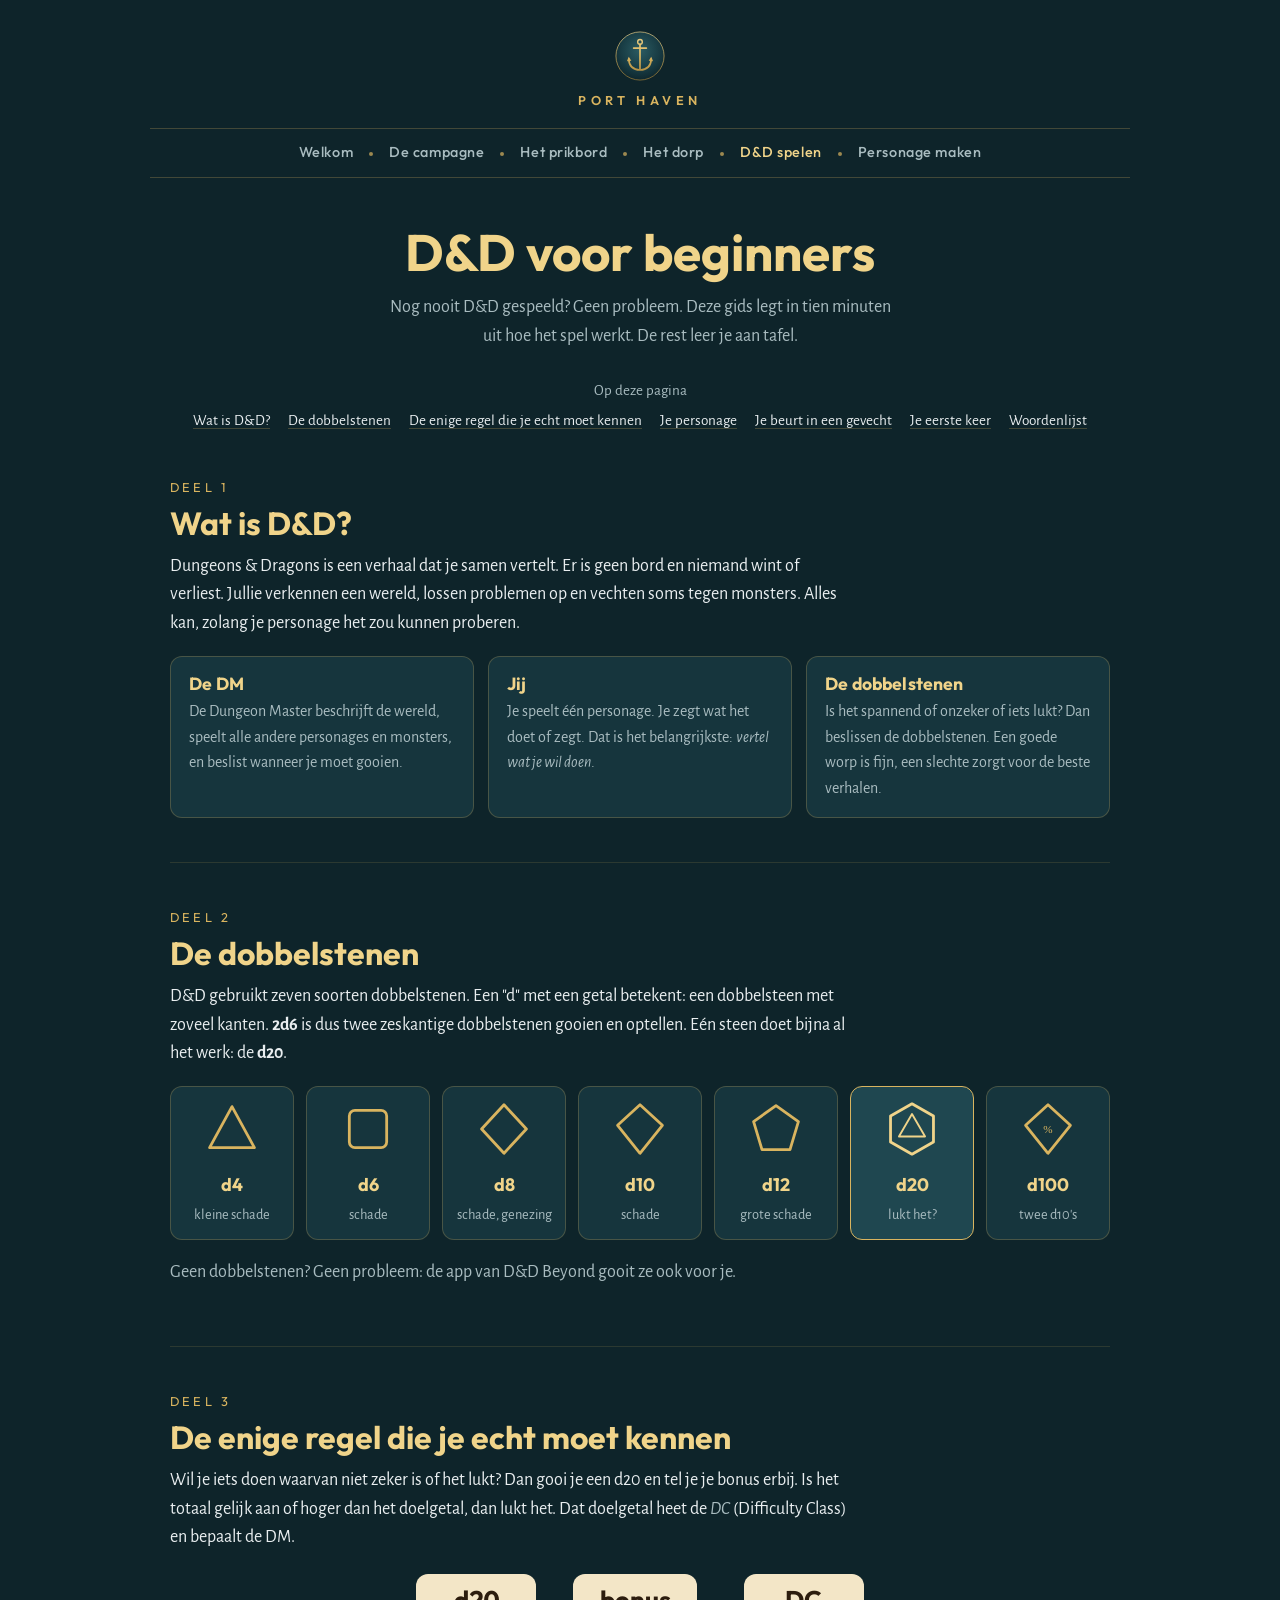
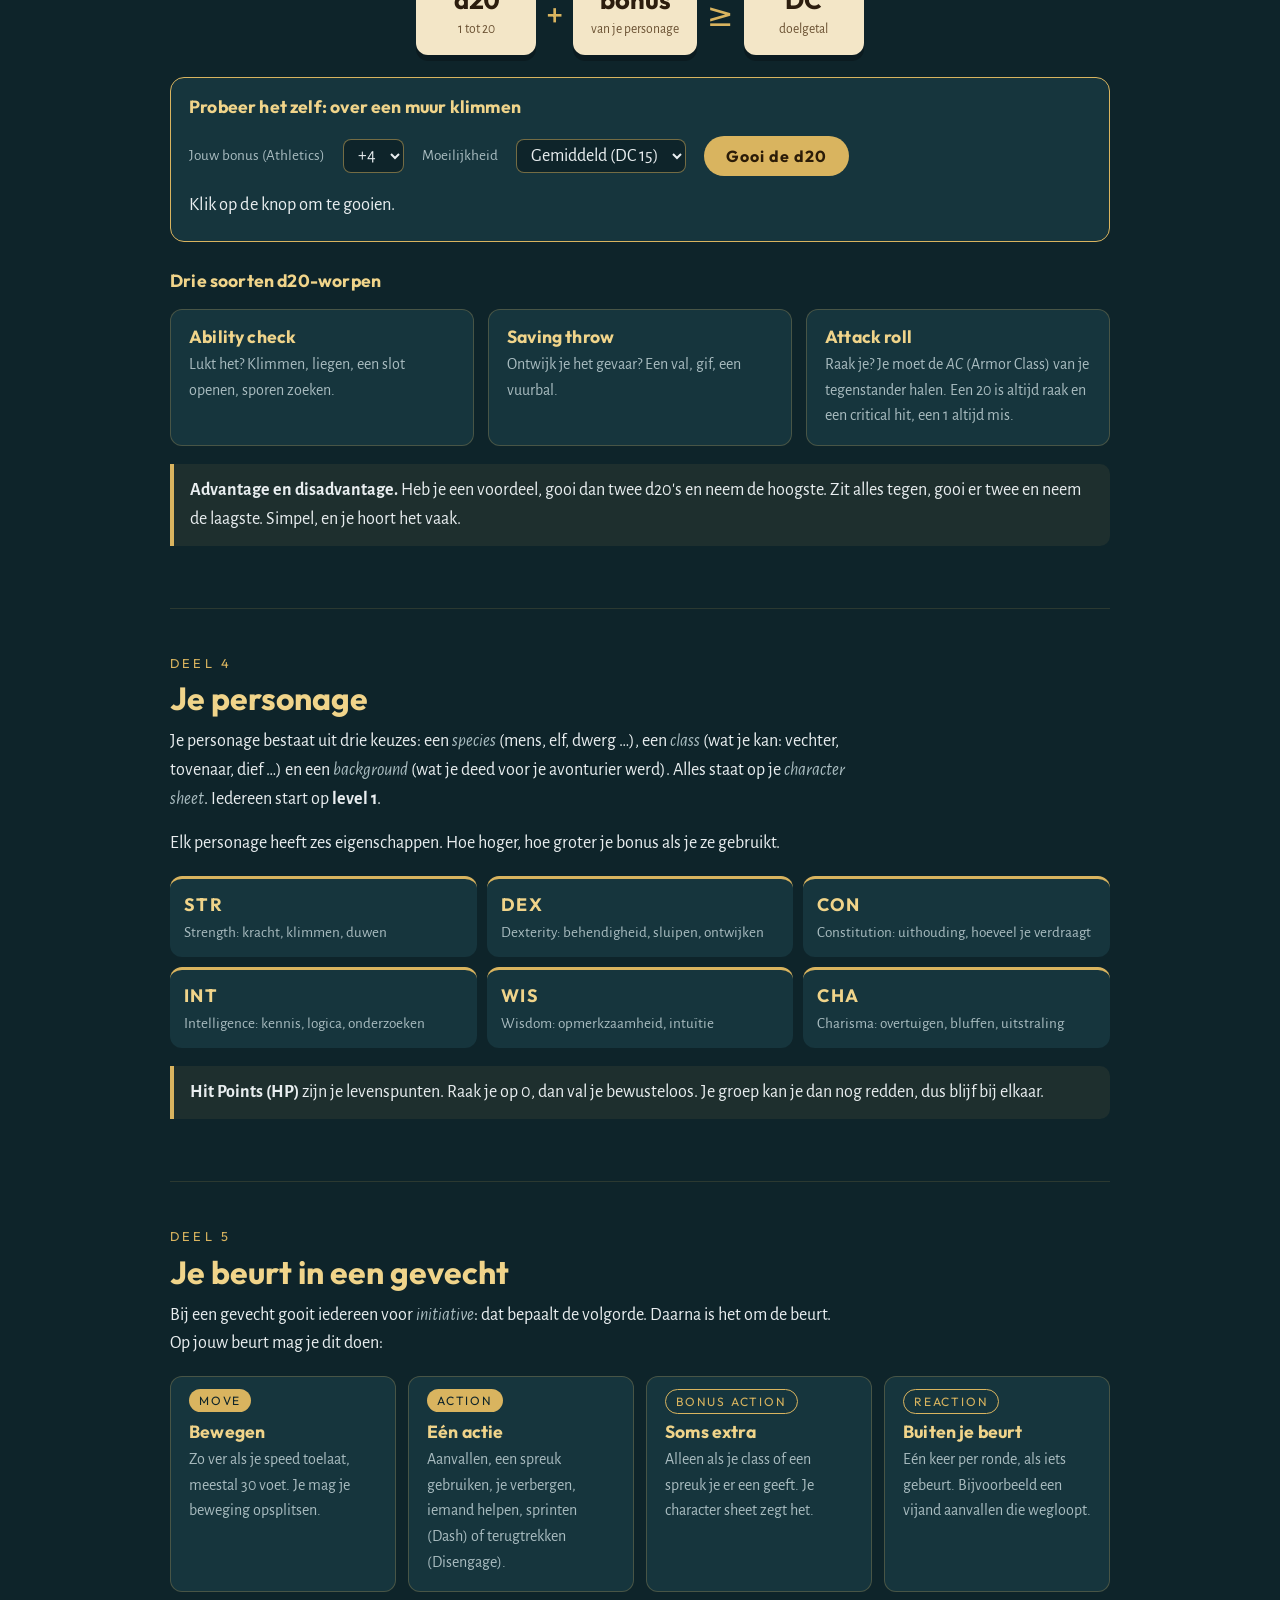
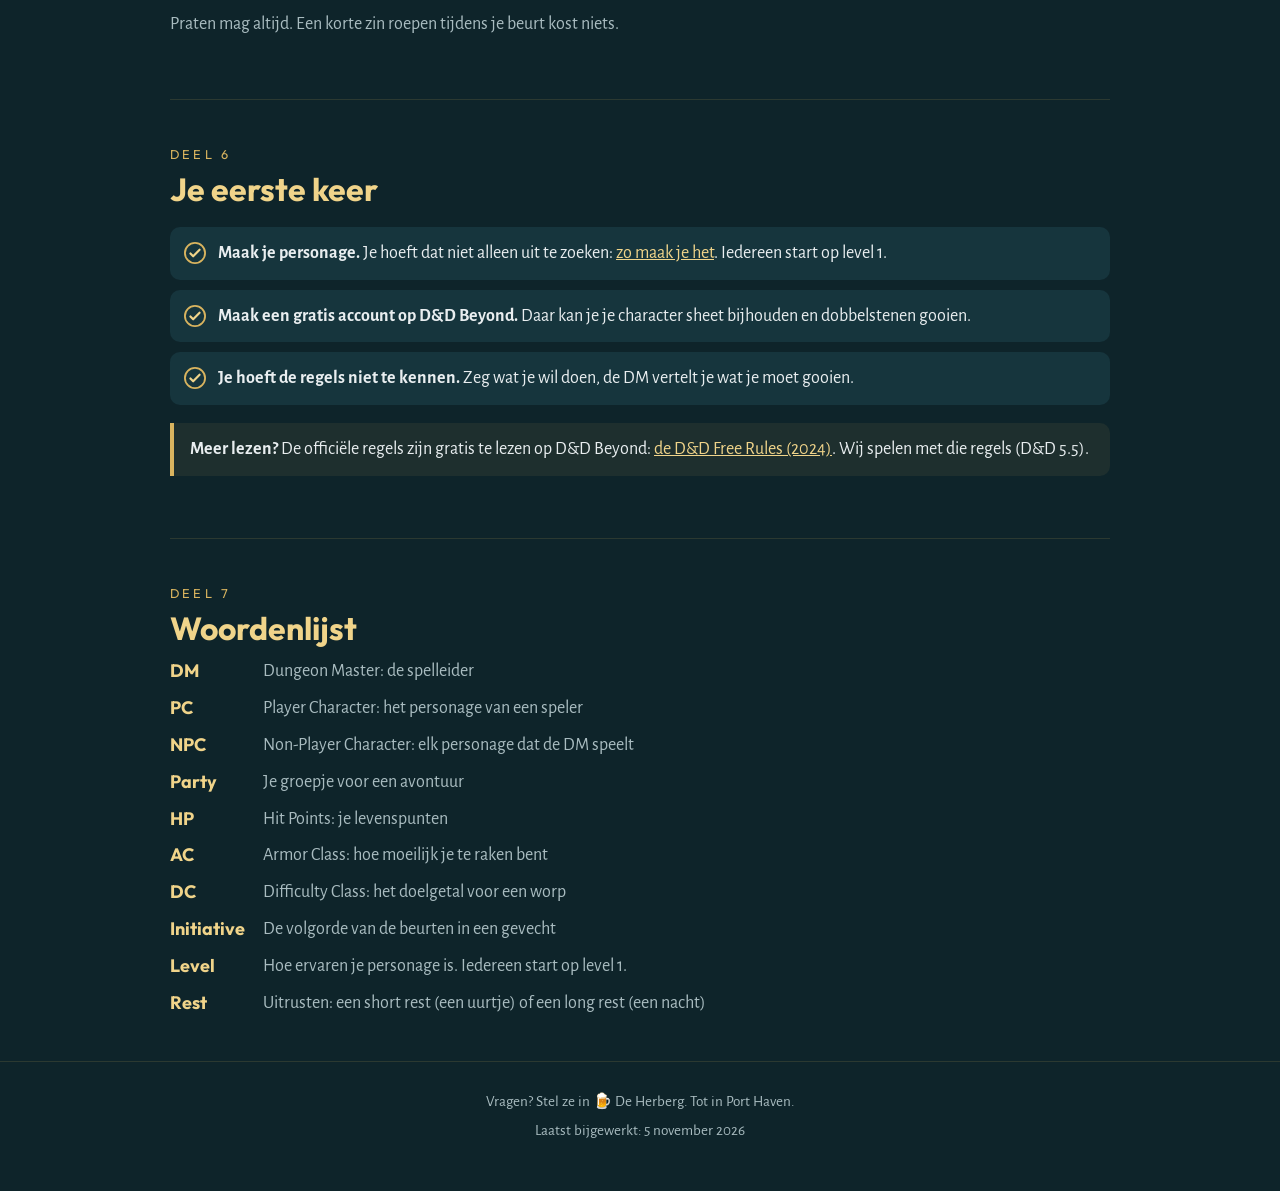
==== commit c5ba6830: "feat: pagina Het dorp met plaatsen en figuren - Nieuwe pagina dorp.html: Port Haven, De Volle Pul en" ====
--- a/beginners.html
+++ b/beginners.html
@@ -23,7 +23,7 @@
   <a class="home" href="index.html"><img src="emblem.svg" alt=""><span class="wordmark">Port Haven</span></a>
   <nav aria-label="Hoofdmenu">
     <button class="menu-toggle" type="button" aria-expanded="false">Menu</button>
-    <ul><li><a class="page" href="index.html">Welkom</a></li><li><a class="page" href="campagne.html">De campagne</a></li><li><a class="page" href="prikbord.html">Het prikbord</a></li><li><a class="page" href="beginners.html" aria-current="page">D&amp;D spelen</a></li><li><a class="page" href="personage.html">Personage maken</a></li></ul>
+    <ul><li><a class="page" href="index.html">Welkom</a></li><li><a class="page" href="campagne.html">De campagne</a></li><li><a class="page" href="prikbord.html">Het prikbord</a></li><li><a class="page" href="dorp.html">Het dorp</a></li><li><a class="page" href="beginners.html" aria-current="page">D&amp;D spelen</a></li><li><a class="page" href="personage.html">Personage maken</a></li></ul>
   </nav>
 </header>
 
--- a/style.css
+++ b/style.css
@@ -113,7 +113,7 @@
 .grid { display: grid; gap: var(--space-14); grid-template-columns: repeat(auto-fit, minmax(220px, 1fr)); margin-top: var(--space-18); }
 .card { background: var(--sea-2); border: 1px solid var(--line); border-radius: var(--radius-lg); padding: var(--space-16) var(--space-18); position: relative; }
 .card p { margin: 0; color: var(--ink-dim); font-size: 1rem; }
-.card.has-badge { padding-top: var(--space-44); }
+.card.has-badge, .turn .card { padding-top: var(--space-44); }
 .badge { position: absolute; top: var(--space-12); left: var(--space-18); font-family: var(--display); font-size: 0.75rem; letter-spacing: 0.15em; text-transform: uppercase; color: var(--sea); background: var(--gold); border-radius: var(--radius-pill); padding: 2px var(--space-10); }
 .badge.opt { background: transparent; color: var(--gold); border: 1px solid var(--gold); }
 
@@ -272,6 +272,26 @@
   .signboard nav, .onpage, .roller, .calc, footer { display: none; }
   .card, .cycle li, .note, details { break-inside: avoid; box-shadow: none; }
   .note { transform: none; border: 1px solid #ccc; }
-  .faq details { display: block; }
   a { color: inherit; text-decoration: none; }
 }
+
+/* het dorp: plaatsen en figuren */
+.places { display: grid; gap: var(--space-28); margin-top: var(--space-18); }
+.place { display: grid; grid-template-columns: minmax(0, 3fr) minmax(0, 2fr); gap: var(--space-22); align-items: center; }
+.place:nth-child(even) { grid-template-columns: minmax(0, 2fr) minmax(0, 3fr); }
+.place:nth-child(even) img { order: 2; }
+.place img, .figure img { width: 100%; height: auto; display: block; border-radius: var(--radius-note); }
+.place h3, .figure h3 { font-size: 1.35rem; }
+.place p, .figure p { color: var(--ink-dim); }
+.place .here { font-size: 0.95rem; margin: 0; }
+.figures { display: grid; gap: var(--space-22); margin-top: var(--space-18); }
+.figure { display: grid; grid-template-columns: 240px minmax(0, 1fr); gap: var(--space-22); align-items: center; background: var(--sea-2); border: 1px solid var(--line); border-radius: var(--radius-lg); padding: var(--space-18); }
+.figure .role { font-family: var(--display); font-weight: 500; color: var(--gold); margin: 0 0 var(--space-10); }
+.figure blockquote { margin: 0; font-style: italic; color: var(--gold-soft); font-size: 1.15rem; }
+@media (max-width: 760px) {
+  .place, .place:nth-child(even) { grid-template-columns: 1fr; }
+  .place:nth-child(even) img { order: 0; }
+  .figure { grid-template-columns: 1fr; }
+  .figure img { max-width: 260px; margin: 0 auto; }
+}
+@media print { .place img, .figure img { max-width: 50%; } .figure { border: 1px solid #ccc; } }
